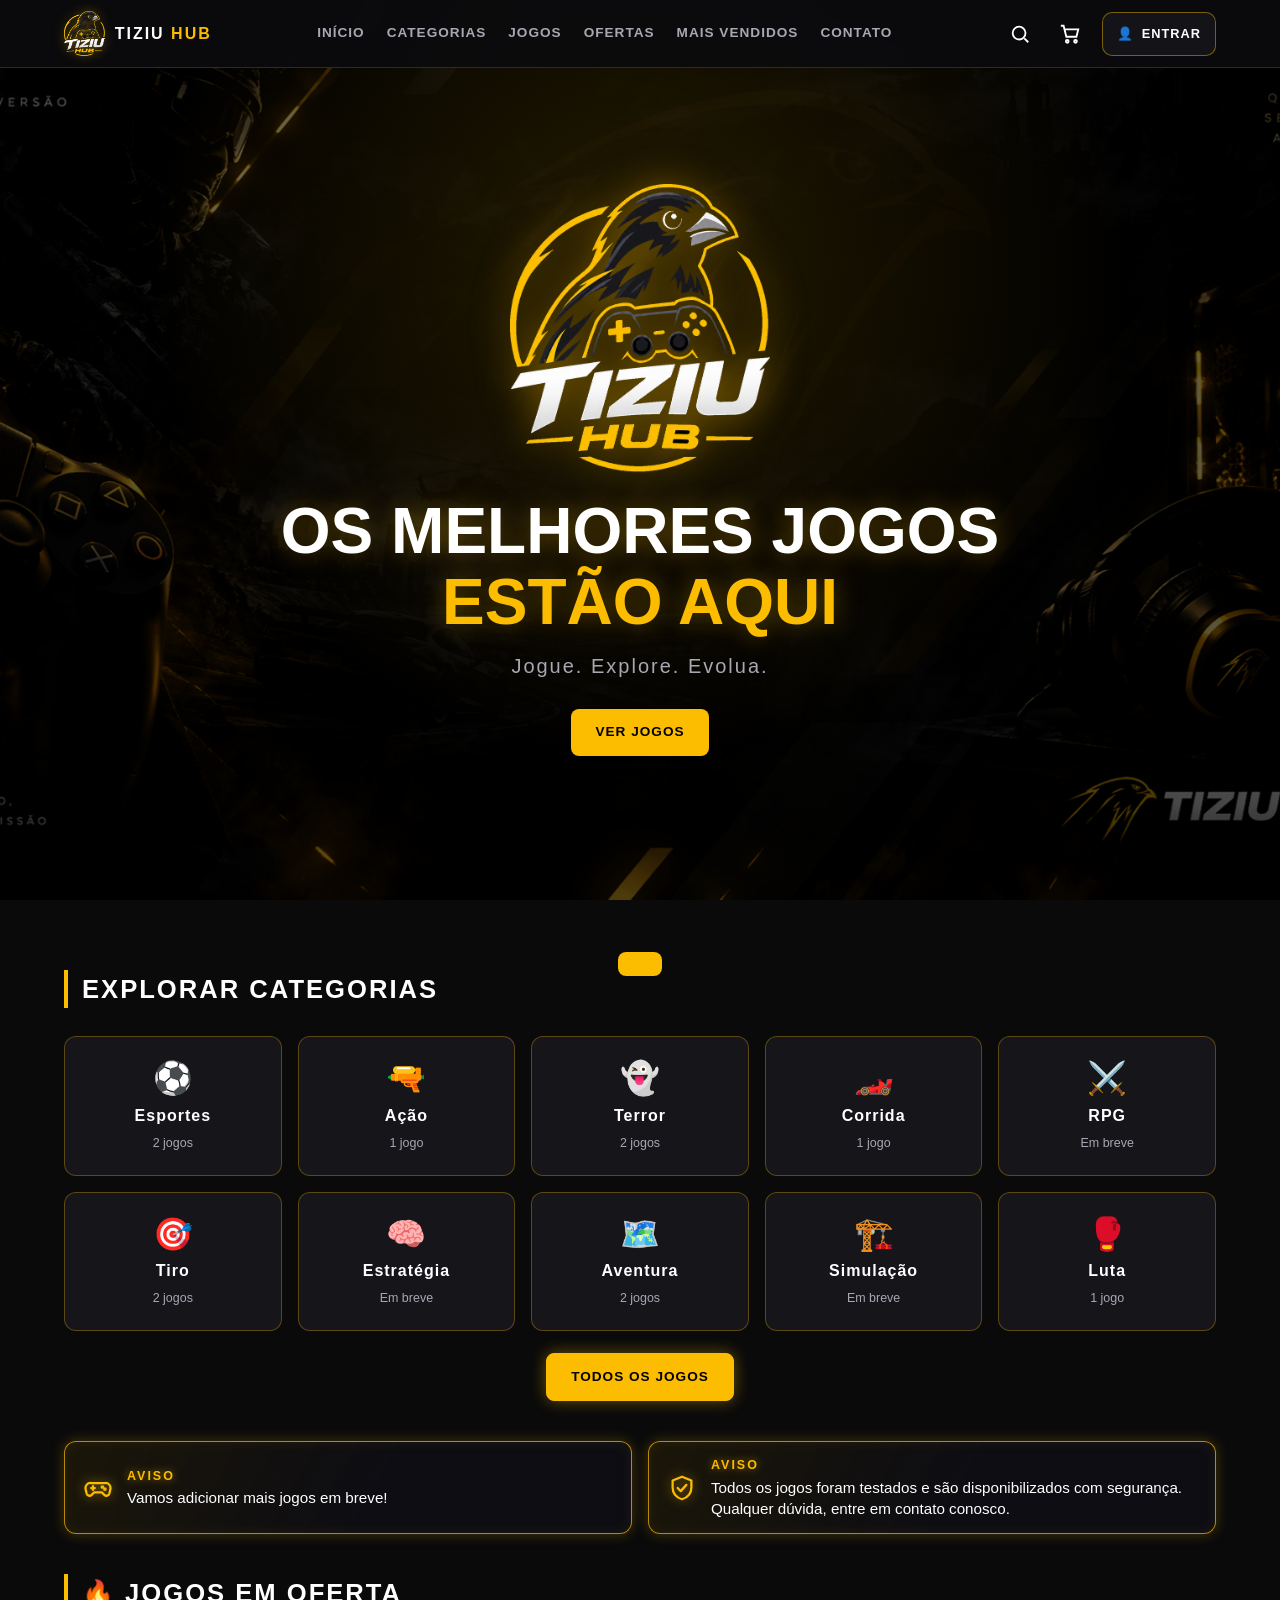
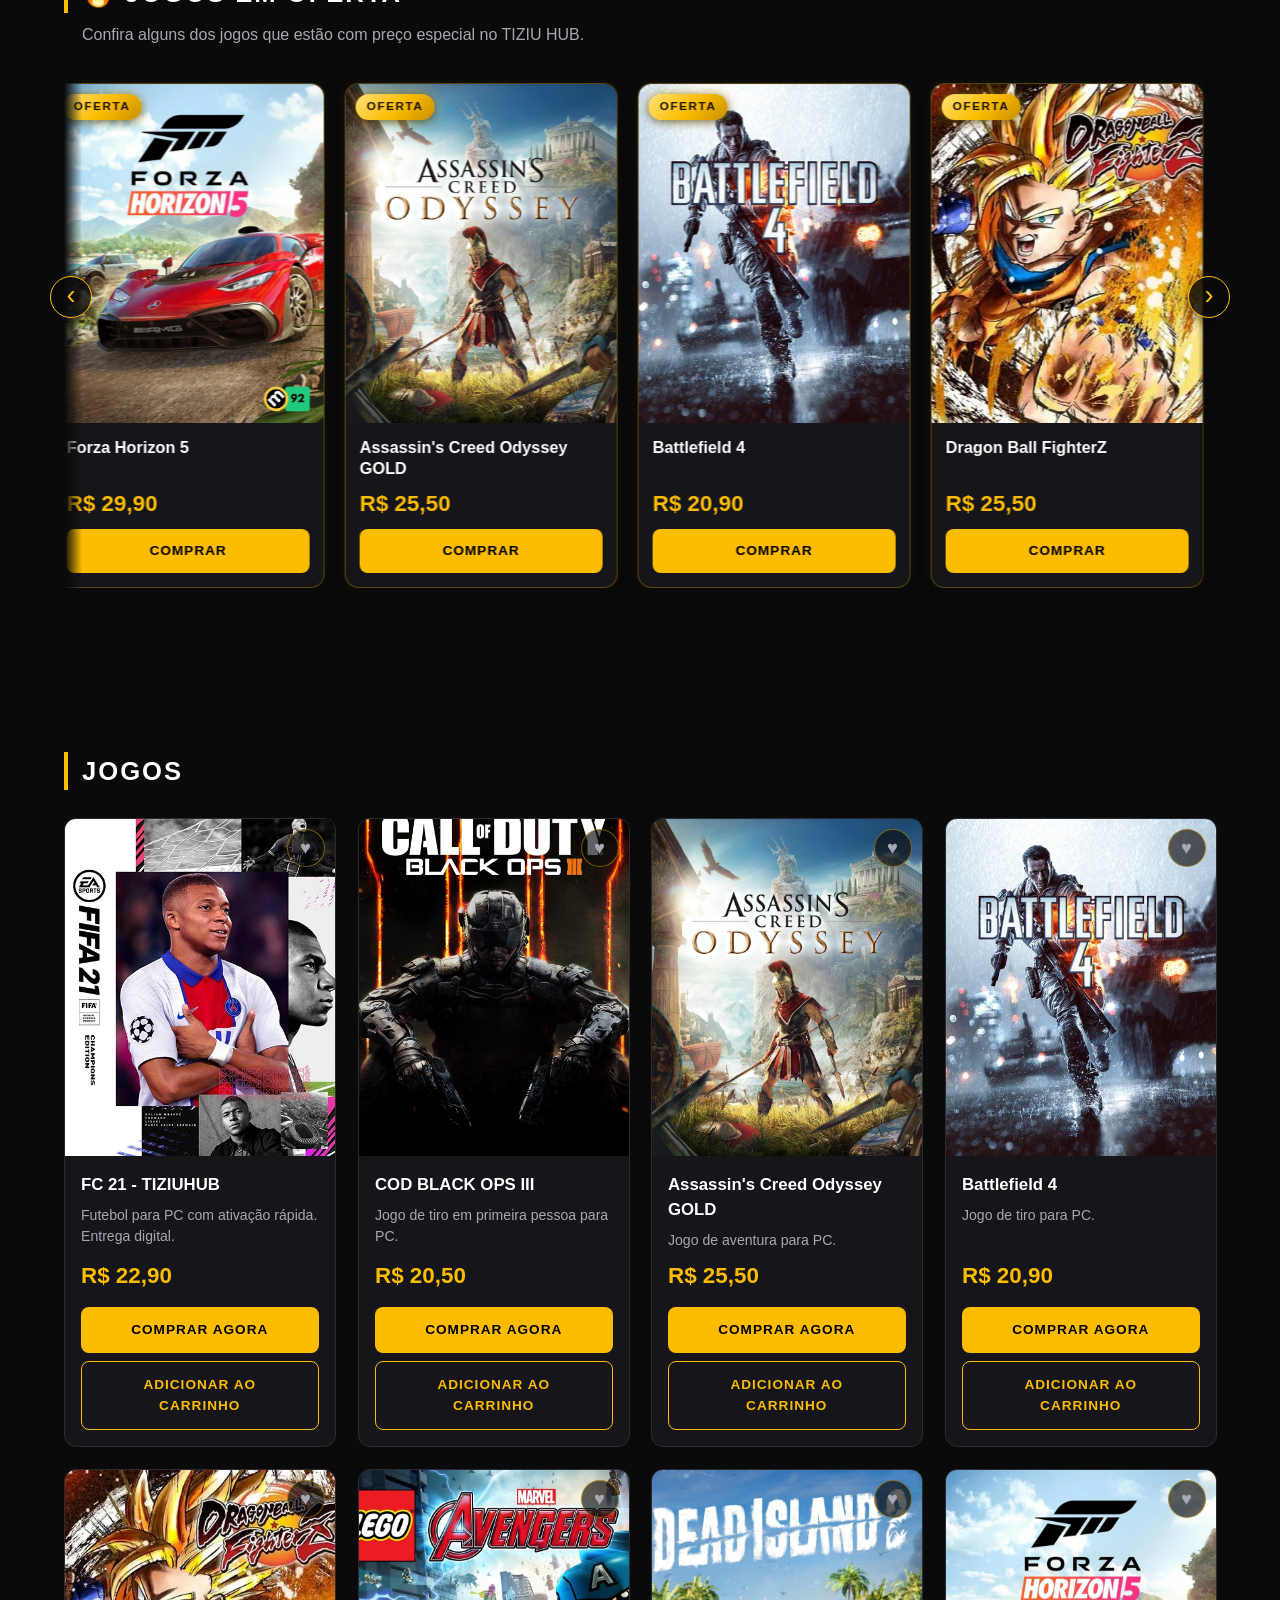
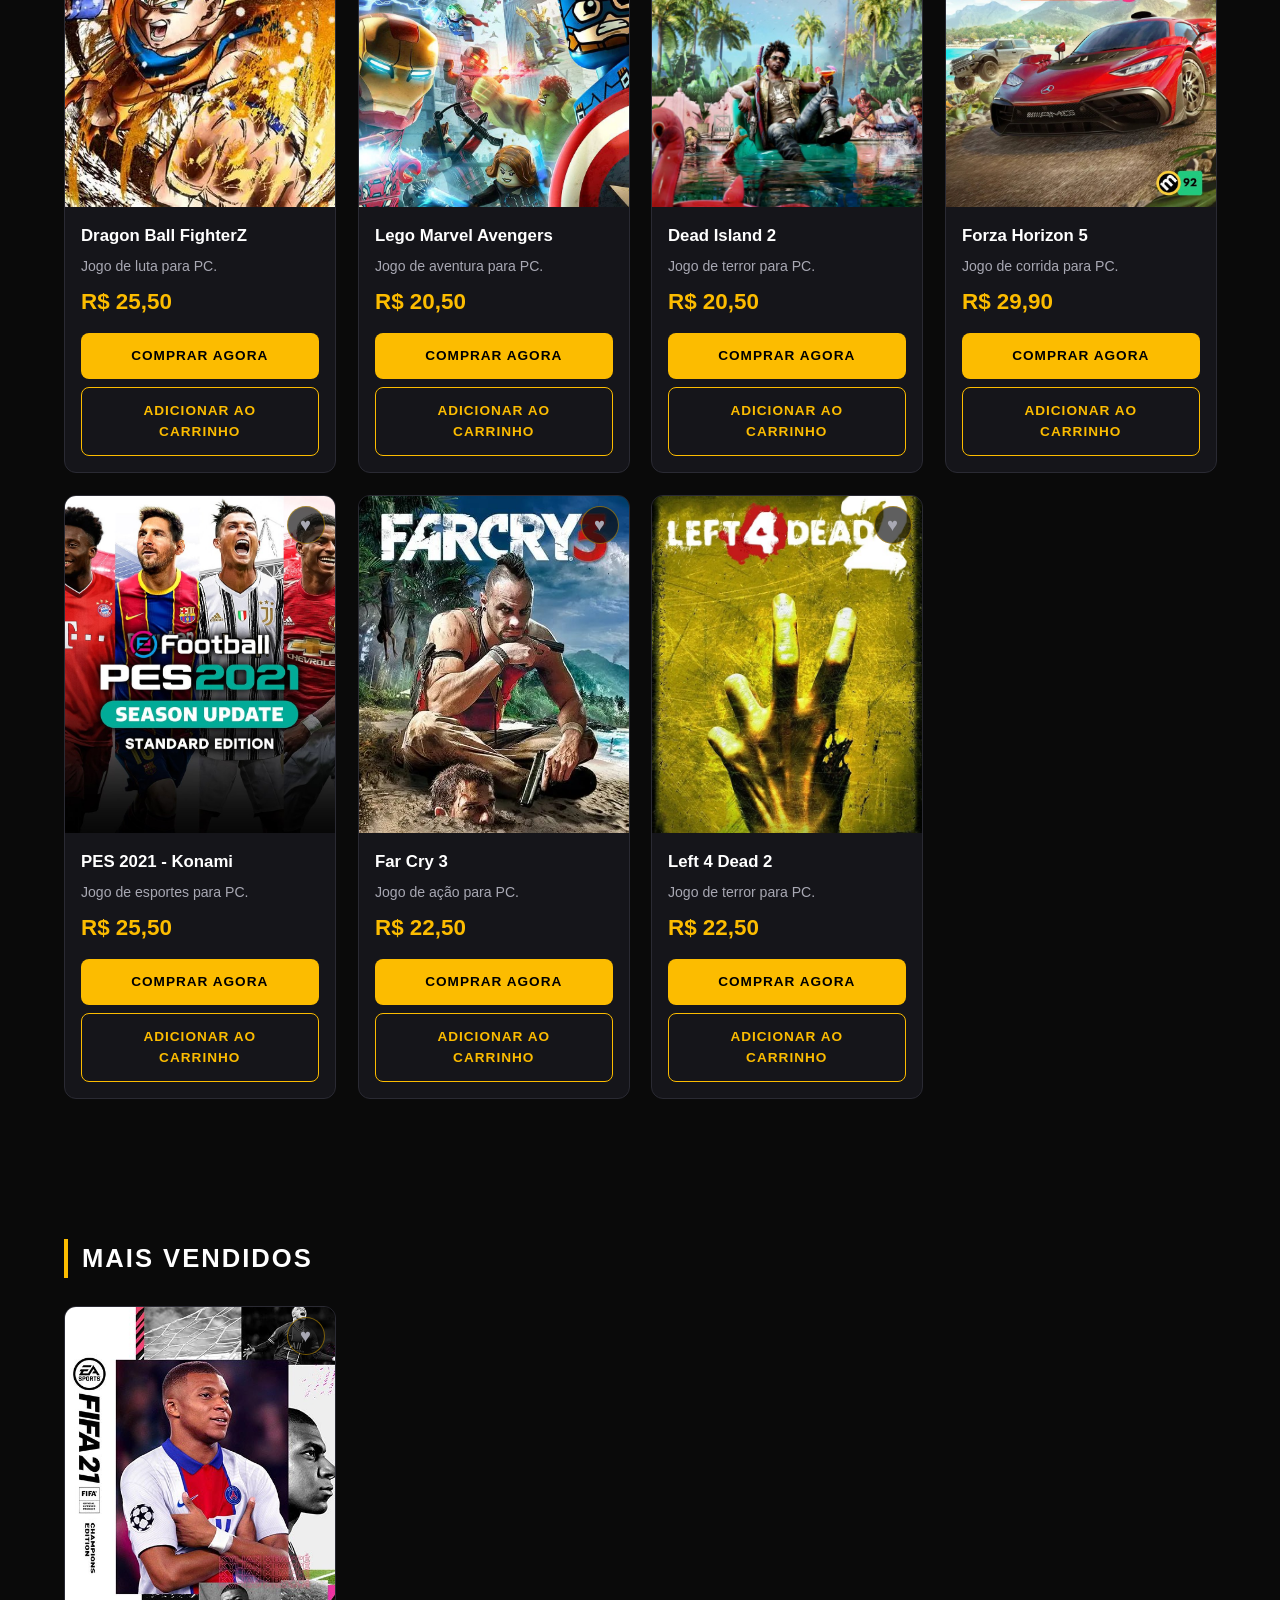
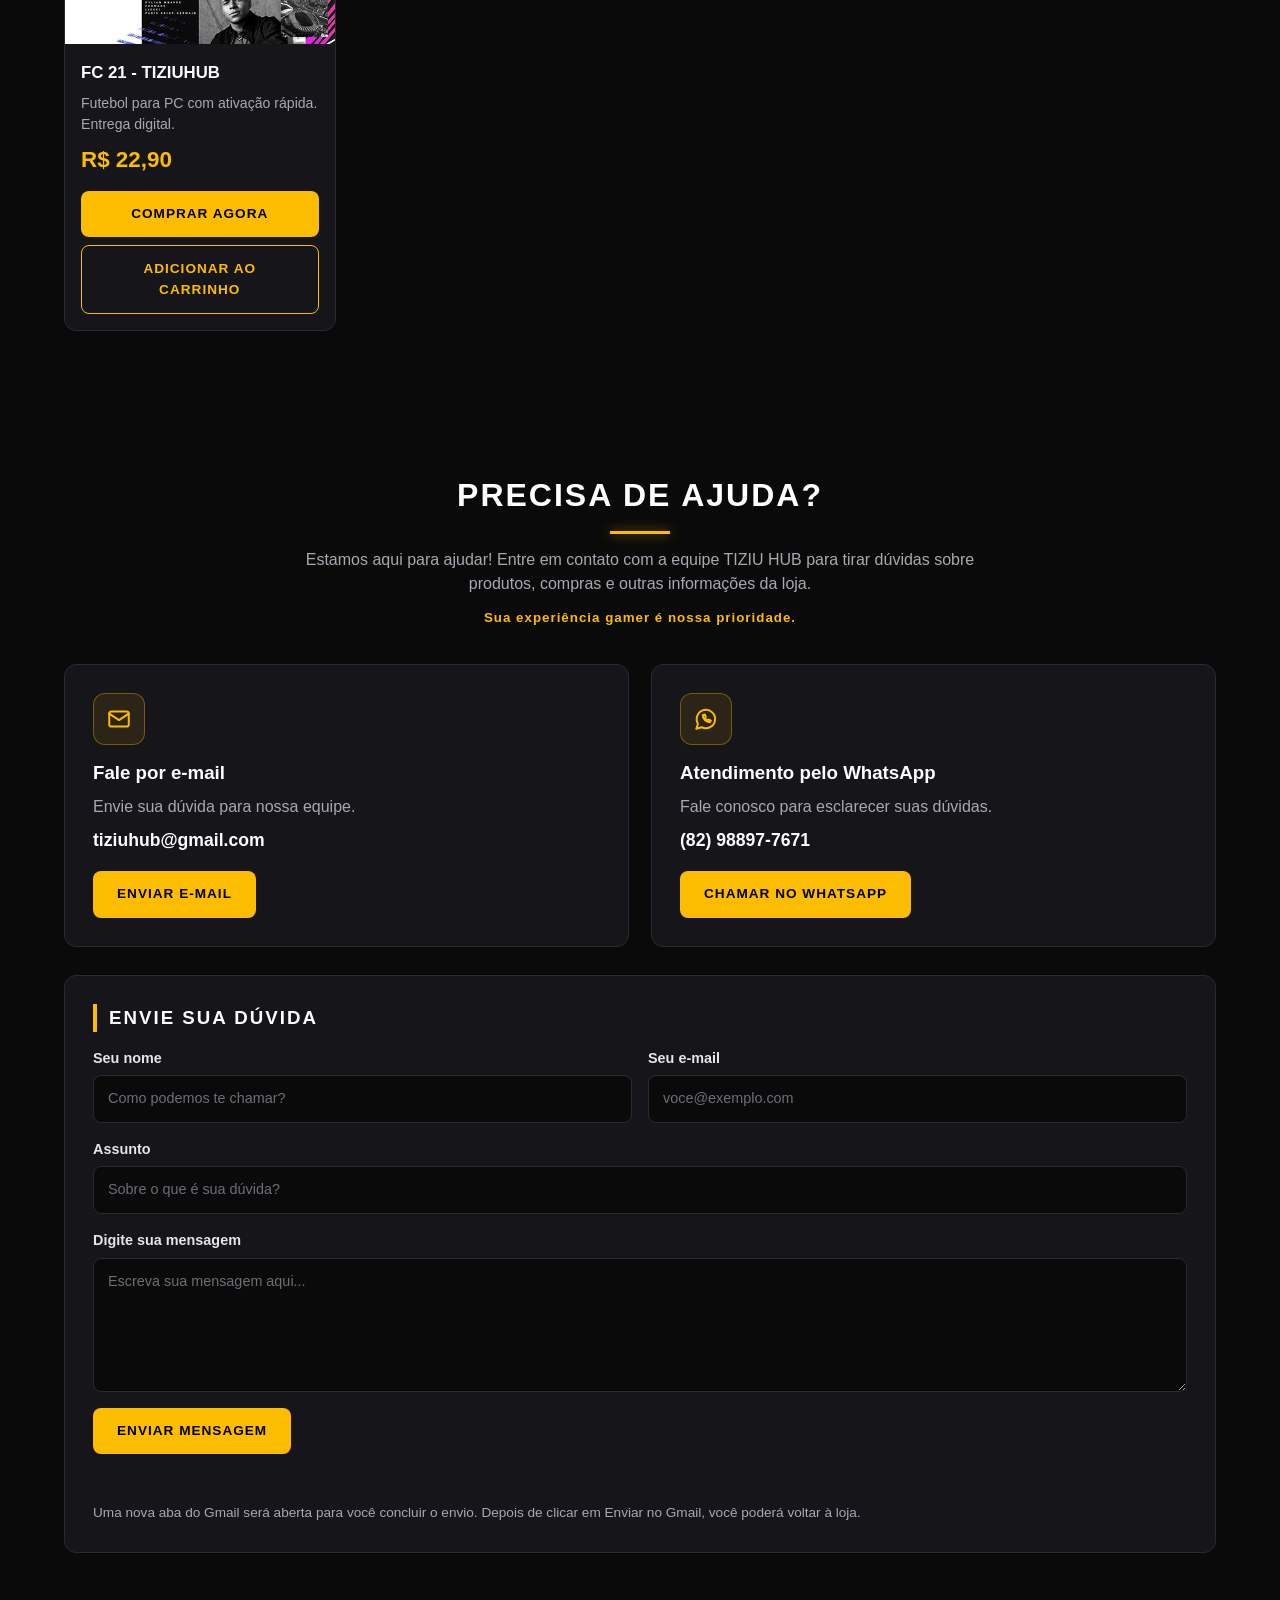
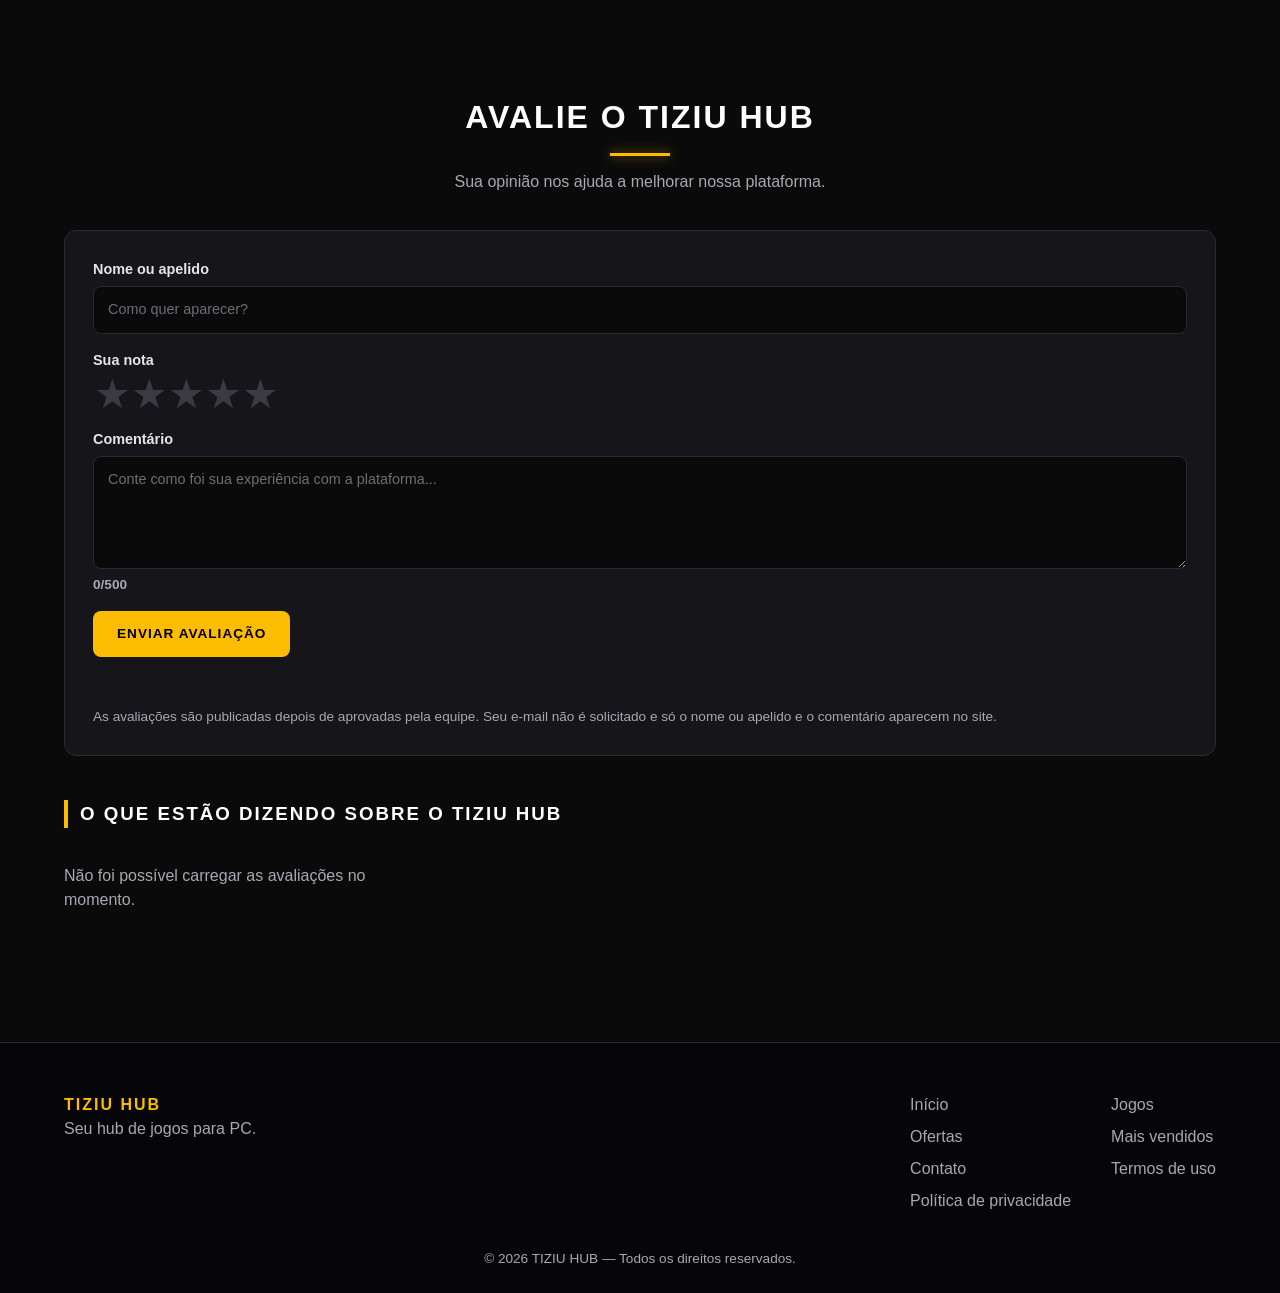
==== index.html @ 834e648f "tiziuhubbeta" ====
<!DOCTYPE html>
<html lang="pt-BR"><head><meta charset="utf-8"><meta name="viewport" content="width=device-width,initial-scale=1">
<title>TIZIU HUB — Seu hub de jogos para PC</title><link rel="icon" href="assets/favicon.png"><link rel="stylesheet" href="css/style.css"></head>
<body>
<header>
 <a class="brand" href="#inicio"><img src="assets/logo.png" alt="Logo TIZIU HUB"><b>TIZIU <span>HUB</span></b></a>
 <nav><a href="#inicio">INÍCIO</a><a href="#categorias">CATEGORIAS</a><a href="#jogos">JOGOS</a><a href="#jogos-em-oferta">OFERTAS</a><a href="#mais-vendidos">MAIS VENDIDOS</a><a href="#contato">CONTATO</a></nav>
 <div class="icons">
  <button class="ibtn" id="searchBtn" aria-label="Pesquisar"><svg viewBox="0 0 24 24"><circle cx="11" cy="11" r="7"/><path d="M21 21l-4.3-4.3"/></svg></button>
  <button class="ibtn" id="cartBtn" aria-label="Carrinho"><svg viewBox="0 0 24 24"><circle cx="9" cy="20" r="1.5"/><circle cx="18" cy="20" r="1.5"/><path d="M2 3h3l3 12h11l2-8H6"/></svg><span id="count">0</span></button>
  <div class="userwrap"><button class="ubtn" id="userBtn" aria-haspopup="true" aria-expanded="false"><span class="uico">👤</span><span class="ulabel">ENTRAR</span></button>
   <div class="umenu" id="userMenu" hidden><button data-tab="conta">Minha conta</button><button data-tab="pedidos">Meus pedidos</button><button data-tab="favoritos">Favoritos</button><button data-act="sair">Sair</button></div></div>
  <button class="ibtn" id="menuBtn" aria-label="Menu"><svg viewBox="0 0 24 24"><path d="M3 6h18M3 12h18M3 18h18"/></svg></button>
 </div>
</header>
<div id="searchBar"><input id="searchInput" type="search" placeholder="Pesquisar jogos pelo nome (ex: FC)..."><button class="btn btn-line" id="closeSearch">FECHAR</button></div>
<main>
<div class="hero" id="inicio">
 <img src="assets/logo.png" alt="">
 <h1>OS MELHORES JOGOS<br><em>ESTÃO AQUI</em></h1>
 <p>Jogue. Explore. Evolua.</p>
 <a class="btn btn-gold" href="#jogos">VER JOGOS</a>
</div>
<section class="sec" id="categorias"><h2>EXPLORAR CATEGORIAS</h2>
 <div class="cats" id="catGrid"></div>
 <div class="catall"><button class="btn btn-line active" id="catAll">TODOS OS JOGOS</button></div>
</section>
<div class="notices" aria-label="Avisos">
 <aside class="notice n-new"><span class="nico" aria-hidden="true"><svg viewBox="0 0 24 24" fill="none" stroke="currentColor" stroke-width="1.8" stroke-linecap="round" stroke-linejoin="round"><path d="M6 8h12a4 4 0 0 1 3.9 4.9l-.8 3.5a2.4 2.4 0 0 1-4 1.1L15 15.5H9l-2.1 2a2.4 2.4 0 0 1-4-1.1l-.8-3.500A4 4 0 0 1 6 8z"/><path d="M8 10.500v3M6.5 12h3"/><circle cx="15.5" cy="11.2" r=".6" fill="currentColor"/><circle cx="17.5" cy="12.8" r=".6" fill="currentColor"/></svg></span><div><b>AVISO</b><p>Vamos adicionar mais jogos em breve!</p></div></aside>
 <aside class="notice n-safe"><span class="nico" aria-hidden="true"><svg viewBox="0 0 24 24" fill="none" stroke="currentColor" stroke-width="1.8" stroke-linecap="round" stroke-linejoin="round"><path d="M12 3l7.5 3v5.5c0 4.5-3.1 8-7.5 9.5-4.4-1.5-7.5-5-7.5-9.5V6L12 3z"/><path d="M8.5 12l2.5 2.5 4.5-5"/></svg></span><div><b>AVISO</b><p>Todos os jogos foram testados e são disponibilizados com segurança. Qualquer dúvida, entre em contato conosco.</p></div></aside>
</div>
<section class="sec" id="jogos-em-oferta"><h2>🔥 JOGOS EM OFERTA</h2>
 <p class="deals-sub">Confira alguns dos jogos que estão com preço especial no TIZIU HUB.</p>
 <div class="deals" id="dealsCarousel">
  <button class="deal-arrow deal-prev" type="button" aria-label="Jogo anterior">‹</button>
  <div class="deal-viewport"><div class="deal-track"></div></div>
  <button class="deal-arrow deal-next" type="button" aria-label="Próximo jogo">›</button>
 </div>
</section>
<section class="sec" id="jogos"><h2 id="gamesTitle">JOGOS</h2><div class="grid" id="gamesGrid"></div></section>
<section class="sec" id="mais-vendidos"><h2>MAIS VENDIDOS</h2><div class="grid" id="bestGrid"></div></section>
<section class="sec" id="contato">
 <div class="chelp"><h2>PRECISA DE AJUDA?</h2>
 <p>Estamos aqui para ajudar! Entre em contato com a equipe TIZIU HUB para tirar dúvidas sobre produtos, compras e outras informações da loja.</p>
 <small>Sua experiência gamer é nossa prioridade.</small></div>
 <div class="ccards">
  <article class="ccard">
   <div class="cicon"><svg viewBox="0 0 24 24"><rect x="3" y="5" width="18" height="14" rx="2"/><path d="M3 7l9 6 9-6"/></svg></div>
   <h3>Fale por e-mail</h3><p>Envie sua dúvida para nossa equipe.</p><span class="cinfo" id="mailText">tiziuhub@gmail.com</span>
   <a class="btn btn-gold" id="mailBtn" href="https://mail.google.com/mail/?view=cm&fs=1&to=tiziuhub@gmail.com" target="_blank" rel="noopener">ENVIAR E-MAIL</a>
  </article>
  <article class="ccard">
   <div class="cicon wa"><svg viewBox="0 0 24 24"><path d="M3 21l1.6-4.6A8.5 8.5 0 1 1 8 19.6L3 21z"/><path d="M9 8.5c0 3.5 3 6.5 6.5 6.5l1-1.5-2-1-1 .8c-1-.4-2-1.4-2.4-2.4l.8-1-1-2L9 8.5z"/></svg></div>
   <h3>Atendimento pelo WhatsApp</h3><p>Fale conosco para esclarecer suas dúvidas.</p><span class="cinfo">(82) 98897-7671</span>
   <a class="btn btn-gold" href="https://wa.me/5582988977671" target="_blank" rel="noopener">CHAMAR NO WHATSAPP</a>
  </article>
 </div>
 <form id="contactForm" class="cform" novalidate>
  <h3>ENVIE SUA DÚVIDA</h3>
  <div class="frow">
   <label>Seu nome<input name="nome" type="text" required minlength="2" autocomplete="name" placeholder="Como podemos te chamar?"></label>
   <label>Seu e-mail<input name="email" type="email" required autocomplete="email" placeholder="voce@exemplo.com"></label>
  </div>
  <label>Assunto<input name="assunto" type="text" required minlength="3" placeholder="Sobre o que é sua dúvida?"></label>
  <label>Digite sua mensagem<textarea name="mensagem" rows="5" required minlength="10" placeholder="Escreva sua mensagem aqui..."></textarea></label>
  <button class="btn btn-gold" type="submit">ENVIAR MENSAGEM</button>
  <p id="formMsg" role="status"></p>
  <p class="fnote">Uma nova aba do Gmail será aberta para você concluir o envio. Depois de clicar em Enviar no Gmail, você poderá voltar à loja.</p>
 </form>
</section>
<section class="sec" id="avaliacoes">
 <div class="chelp"><h2>AVALIE O TIZIU HUB</h2><p>Sua opinião nos ajuda a melhorar nossa plataforma.</p></div>
 <form id="reviewForm" class="cform" novalidate>
  <label>Nome ou apelido<input name="rname" type="text" required minlength="2" maxlength="40" autocomplete="nickname" placeholder="Como quer aparecer?"></label>
  <div class="rlabel">Sua nota
   <div class="rstarsin" role="radiogroup" aria-label="Nota de 1 a 5 estrelas">
    <input type="radio" name="rating" id="st5" value="5"><label for="st5" title="5 estrelas">★</label>
    <input type="radio" name="rating" id="st4" value="4"><label for="st4" title="4 estrelas">★</label>
    <input type="radio" name="rating" id="st3" value="3"><label for="st3" title="3 estrelas">★</label>
    <input type="radio" name="rating" id="st2" value="2"><label for="st2" title="2 estrelas">★</label>
    <input type="radio" name="rating" id="st1" value="1"><label for="st1" title="1 estrela">★</label>
   </div></div>
  <label>Comentário<textarea id="rcomment" name="rcomment" rows="4" required minlength="10" maxlength="500" placeholder="Conte como foi sua experiência com a plataforma..."></textarea><small id="rcount" class="fnote">0/500</small></label>
  <input type="text" name="website" tabindex="-1" autocomplete="off" aria-hidden="true" class="hp">
  <button class="btn btn-gold" type="submit">ENVIAR AVALIAÇÃO</button>
  <p id="reviewMsg" role="status"></p>
  <p class="fnote">As avaliações são publicadas depois de aprovadas pela equipe. Seu e-mail não é solicitado e só o nome ou apelido e o comentário aparecem no site.</p>
 </form>
 <h3 class="rhead">O QUE ESTÃO DIZENDO SOBRE O TIZIU HUB</h3>
 <p id="reviewSummary" class="rsum"></p>
 <div id="reviewList" class="rlist"></div>
</section>
</main>
<footer>
 <div class="fgrid">
  <div><h4>TIZIU HUB</h4><p>Seu hub de jogos para PC.</p></div>
  <div class="flinks"><a href="#inicio">Início</a><a href="#jogos">Jogos</a><a href="#jogos-em-oferta">Ofertas</a><a href="#mais-vendidos">Mais vendidos</a><a href="#contato">Contato</a><a href="#">Termos de uso</a><a href="#">Política de privacidade</a></div>
 </div>
 <p class="copy">© 2026 TIZIU HUB — Todos os direitos reservados.</p>
</footer>
<div id="overlay"></div>
<aside id="cart"><div class="chead"><span>CARRINHO</span><button id="closeCart" class="ibtn" aria-label="Fechar">✕</button></div>
 <div id="cartItems"></div>
 <div class="cfoot"><div class="row"><span>Subtotal</span><span id="subtotal"></span></div><div class="row t"><span>Total</span><b id="total"></b></div><small id="cartNote" class="fnote"></small><div id="checkoutLinks"></div></div>
</aside>
<div id="mback" hidden></div>
<div class="modal" id="authModal" role="dialog" aria-modal="true" hidden>
 <button class="mclose" data-close aria-label="Fechar">✕</button>
 <img class="mlogo" src="assets/logo.png" alt="">
 <section id="vLogin">
  <h2>ENTRAR NO TIZIU HUB</h2>
  <form id="loginForm" novalidate>
   <label>E-mail<input name="email" type="email" autocomplete="email" required placeholder="voce@exemplo.com"></label>
   <label>Senha<input name="password" type="password" autocomplete="current-password" required placeholder="Sua senha"></label>
   <p class="amsg" id="loginMsg" role="alert"></p>
   <button class="btn btn-gold" type="submit">ENTRAR</button>
  </form>
  <p class="alink"><a href="#" data-go="vForgot">Esqueceu sua senha?</a></p>
  <p class="alink">Ainda não tem uma conta? <a href="#" data-go="vRegister">Criar conta</a></p>
 </section>
 <section id="vRegister" hidden>
  <h2>CRIAR SUA CONTA</h2>
  <form id="registerForm" novalidate>
   <label>Nome de usuário<input name="username" type="text" autocomplete="username" required maxlength="30" placeholder="Seu apelido"></label>
   <label>E-mail<input name="email" type="email" autocomplete="email" required placeholder="voce@exemplo.com"></label>
   <label>Senha<input name="password" type="password" autocomplete="new-password" required minlength="8" placeholder="Mínimo de 8 caracteres"></label>
   <label>Confirmar senha<input name="confirm" type="password" autocomplete="new-password" required placeholder="Repita a senha"></label>
   <p class="amsg" id="registerMsg" role="alert"></p>
   <button class="btn btn-gold" type="submit">CRIAR CONTA</button>
  </form>
  <p class="alink">Já tem uma conta? <a href="#" data-go="vLogin">Entrar</a></p>
 </section>
 <section id="vForgot" hidden>
  <h2>RECUPERAR SENHA</h2>
  <p class="ainfo">A recuperação automática de senha ainda não está disponível. Para recuperar o acesso, fale com a nossa equipe pelo WhatsApp ou por e-mail, na seção de contato.</p>
  <a class="btn btn-gold" href="#contato" data-close>IR PARA CONTATO</a>
  <p class="alink"><a href="#" data-go="vLogin">Voltar para o login</a></p>
 </section>
</div>
<div class="modal wide" id="accModal" role="dialog" aria-modal="true" hidden>
 <button class="mclose" data-close aria-label="Fechar">✕</button>
 <h2>MINHA CONTA</h2>
 <div class="tabs" role="tablist"><button data-tab="conta">Resumo</button><button data-tab="pedidos">Meus pedidos</button><button data-tab="jogos">Meus jogos</button><button data-tab="favoritos">Favoritos</button><button data-tab="avaliacoes">Avaliações</button></div>
 <div id="accBody"></div>
 <button class="btn btn-line" id="logoutBtn">SAIR DA CONTA</button>
</div>
<div id="toast"></div>
<script src="js/products.js"></script><script src="js/app.js"></script><script src="js/contact.js"></script><script src="js/reviews.js"></script><script src="js/account.js"></script><script src="js/ofertas.js"></script>
</body></html>
---- css/style.css ----
:root{--bg:#0a0a0a;--card:#15151a;--line:#2a2a33;--gold:#fcbc00;--text:#fff;--mut:#a8a8b3}
*{box-sizing:border-box;margin:0;padding:0}html{scroll-behavior:smooth;scroll-padding-top:80px}
html{background:var(--bg)}
body{background:transparent;color:var(--text);font-family:Segoe UI,Roboto,Arial,sans-serif;line-height:1.5}
a{color:inherit;text-decoration:none}button{font:inherit;cursor:pointer;border:0;color:inherit;background:none}
header{position:fixed;top:0;left:0;right:0;z-index:50;height:68px;display:flex;align-items:center;justify-content:space-between;padding:0 5%;background:rgba(11,11,14,.92);backdrop-filter:blur(8px);border-bottom:1px solid var(--line)}
.brand{display:flex;align-items:center;gap:10px;font-weight:800;letter-spacing:2px}.brand img{height:46px;width:auto;filter:drop-shadow(0 0 6px rgba(252,188,0,.5))}.brand span{color:var(--gold)}
nav{display:flex;gap:28px}nav a{font-size:.85rem;font-weight:600;letter-spacing:1px;color:var(--mut);transition:.2s}nav a:hover{color:var(--gold)}
.icons{display:flex;gap:6px}.ibtn{width:44px;height:44px;border-radius:10px;display:grid;place-items:center;position:relative;transition:.2s}.ibtn:hover{background:var(--card);color:var(--gold)}
.ibtn svg{width:22px;height:22px;stroke:currentColor;fill:none;stroke-width:2}
#count{position:absolute;top:2px;right:0;background:var(--gold);color:#000;font-size:.7rem;font-weight:800;min-width:18px;height:18px;border-radius:9px;display:grid;place-items:center}
#menuBtn{display:none}
#searchBar{position:fixed;top:68px;left:0;right:0;z-index:49;background:var(--card);border-bottom:1px solid var(--gold);padding:12px 5%;display:none;gap:10px}
#searchBar.open{display:flex}#searchInput{flex:1;padding:12px 14px;background:var(--bg);border:1px solid var(--line);border-radius:8px;color:#fff;font-size:1rem;outline:none}#searchInput:focus{border-color:var(--gold)}
.hero{min-height:100vh;display:flex;flex-direction:column;justify-content:center;align-items:center;text-align:center;padding:100px 5% 60px;background:radial-gradient(circle at 50% 30%,rgba(252,188,0,.14),transparent 55%)}
.hero img{width:min(260px,60vw);height:auto;margin-bottom:18px;filter:drop-shadow(0 0 18px rgba(252,188,0,.5))}
.hero h1{font-size:clamp(2rem,6vw,4rem);font-weight:900;line-height:1.1;text-shadow:0 0 24px rgba(252,188,0,.35)}.hero h1 em{color:var(--gold);font-style:normal}
.hero p{color:var(--mut);font-size:1.25rem;margin:14px 0 28px;letter-spacing:2px}
.btn{display:inline-block;padding:13px 24px;border-radius:8px;font-weight:800;font-size:.85rem;letter-spacing:1px;transition:.2s;text-align:center}
.btn-gold{background:var(--gold);color:#000}.btn-gold:hover{box-shadow:0 0 18px rgba(252,188,0,.6);transform:translateY(-2px)}
.btn-line{border:1px solid var(--gold);color:var(--gold)}.btn-line:hover{background:rgba(252,188,0,.12)}
section.sec{padding:70px 5%;max-width:1300px;margin:0 auto}
.sec h2{font-size:1.6rem;letter-spacing:2px;margin-bottom:28px;padding-left:14px;border-left:4px solid var(--gold)}
.grid{display:grid;grid-template-columns:repeat(auto-fill,minmax(250px,1fr));gap:22px}
.card{background:var(--card);border:1px solid var(--line);border-radius:12px;overflow:hidden;display:flex;flex-direction:column;transition:.25s;position:relative}
.card:hover{transform:translateY(-6px);border-color:var(--gold);box-shadow:0 8px 26px rgba(252,188,0,.18)}
.card img{width:100%;aspect-ratio:4/5;object-fit:cover;background:#000}
.badge{position:absolute;top:10px;left:10px;background:var(--gold);color:#000;font-weight:800;font-size:.8rem;padding:3px 9px;border-radius:6px}
.cbody{padding:16px;display:flex;flex-direction:column;gap:8px;flex:1}.cbody h3{font-size:1.05rem}.cbody p{color:var(--mut);font-size:.88rem;flex:1}
.old{color:var(--mut);text-decoration:line-through;font-size:.9rem;margin-right:8px}.price{font-size:1.4rem;font-weight:800;color:var(--gold)}
.cbtns{display:flex;flex-direction:column;gap:8px;margin-top:6px}.btn.off{opacity:.4;pointer-events:none}
.empty{color:var(--mut);padding:20px 0}
footer{background:rgba(7,7,9,.82);border-top:1px solid var(--line);padding:50px 5% 24px;margin-top:40px}
.fgrid{max-width:1300px;margin:auto;display:flex;flex-wrap:wrap;gap:40px;justify-content:space-between}
.fgrid h4{color:var(--gold);letter-spacing:2px}.fgrid p{color:var(--mut)}.flinks{display:grid;grid-template-columns:repeat(2,auto);gap:8px 40px}.flinks a{color:var(--mut)}.flinks a:hover{color:var(--gold)}
.copy{text-align:center;color:var(--mut);font-size:.85rem;margin-top:36px}
#overlay{position:fixed;inset:0;background:rgba(0,0,0,.6);z-index:60;opacity:0;pointer-events:none;transition:.25s}#overlay.open{opacity:1;pointer-events:auto}
#cart{position:fixed;top:0;right:0;bottom:0;width:min(400px,100%);background:var(--card);z-index:61;transform:translateX(100%);transition:.3s;display:flex;flex-direction:column;border-left:1px solid var(--gold)}#cart.open{transform:none}
.chead{display:flex;justify-content:space-between;align-items:center;padding:18px;border-bottom:1px solid var(--line);font-weight:800;letter-spacing:2px}
#cartItems{flex:1;overflow:auto;padding:14px}
.item{display:flex;gap:12px;padding:12px 0;border-bottom:1px solid var(--line)}.item img{width:64px;height:80px;object-fit:cover;border-radius:6px}
.item div{flex:1}.item small{color:var(--gold);font-weight:700}
.qty{display:flex;align-items:center;gap:8px;margin-top:6px}.qty button{width:28px;height:28px;border:1px solid var(--line);border-radius:6px}.qty button:hover{border-color:var(--gold);color:var(--gold)}
.qty .rm{color:#e55;font-size:.8rem;margin-left:auto;border:0;width:auto}
.cfoot{padding:18px;border-top:1px solid var(--line);display:flex;flex-direction:column;gap:8px}.row{display:flex;justify-content:space-between;color:var(--mut)}.row.t{color:#fff;font-size:1.2rem;font-weight:800}.row.t b{color:var(--gold)}
#checkoutLinks{display:flex;flex-direction:column;gap:8px}
#toast{position:fixed;bottom:24px;left:50%;transform:translate(-50%,100px);background:var(--gold);color:#000;padding:12px 22px;border-radius:8px;font-weight:700;z-index:70;transition:.3s}#toast.show{transform:translate(-50%,0)}
@media(max-width:800px){
nav{position:fixed;top:68px;left:0;right:0;background:var(--card);flex-direction:column;gap:0;display:none;border-bottom:1px solid var(--gold)}nav.open{display:flex}nav a{padding:16px 5%;border-top:1px solid var(--line)}
#menuBtn{display:grid}.grid{grid-template-columns:repeat(auto-fill,minmax(160px,1fr));gap:14px}.cbody{padding:12px}.btn{padding:14px 10px}.brand b{font-size:.95rem}}
/* ===== CONTATO ===== */
.chelp{text-align:center;max-width:680px;margin:0 auto 36px}.chelp h2{border:0;padding:0;font-size:2rem;margin-bottom:14px}.chelp h2::after{content:"";display:block;width:60px;height:3px;background:var(--gold);margin:12px auto 0;box-shadow:0 0 12px rgba(252,188,0,.6)}
.chelp p{color:var(--mut)}.chelp small{display:block;margin-top:12px;color:var(--gold);font-weight:600;letter-spacing:1px}
.ccards{display:grid;grid-template-columns:1fr 1fr;gap:22px;margin-bottom:28px}
.ccard{background:var(--card);border:1px solid var(--line);border-radius:12px;padding:28px;display:flex;flex-direction:column;align-items:flex-start;gap:8px;transition:.25s}
.ccard:hover{transform:translateY(-4px);border-color:var(--gold);box-shadow:0 8px 26px rgba(252,188,0,.15)}
.cicon{width:52px;height:52px;border-radius:12px;display:grid;place-items:center;background:rgba(252,188,0,.1);border:1px solid rgba(252,188,0,.35);color:var(--gold);margin-bottom:6px}.cicon svg{width:26px;height:26px;stroke:currentColor;fill:none;stroke-width:1.8;stroke-linecap:round;stroke-linejoin:round}
.ccard p{color:var(--mut)}.cinfo{font-weight:700;font-size:1.1rem;margin-bottom:10px}.ccard .btn{margin-top:auto}.cnote{color:#ffb4a8;font-size:.82rem;min-height:1em}
.cform{background:var(--card);border:1px solid var(--line);border-radius:12px;padding:28px;display:flex;flex-direction:column;gap:16px}
.cform h3{letter-spacing:2px;border-left:4px solid var(--gold);padding-left:12px}
.frow{display:grid;grid-template-columns:1fr 1fr;gap:16px}
.cform label{display:flex;flex-direction:column;gap:6px;font-size:.9rem;font-weight:600;color:#e6e6ea}
.cform input,.cform textarea{background:var(--bg);border:1px solid var(--line);border-radius:8px;padding:12px 14px;color:#fff;font:inherit;font-weight:400;outline:none;transition:.2s;resize:vertical}
.cform input::placeholder,.cform textarea::placeholder{color:#6d6d78}.cform input:focus,.cform textarea:focus{border-color:var(--gold);box-shadow:0 0 0 3px rgba(252,188,0,.15)}
.cform .btn{align-self:flex-start}#formMsg{min-height:1.2em;font-size:.9rem}#formMsg.warn{color:var(--gold)}#formMsg.ok{color:#6fdc8c}
@media(max-width:800px){.ccards,.frow{grid-template-columns:1fr}.cform .btn,.ccard .btn{width:100%}.ccard,.cform{padding:20px}}
#formMsg.info{color:#e6e6ea;background:rgba(252,188,0,.08);border:1px solid rgba(252,188,0,.35);border-radius:8px;padding:12px 14px}#formMsg a{color:var(--gold);font-weight:700;text-decoration:underline}
.fnote{color:var(--mut);font-size:.85rem}
/* ===== CATEGORIAS ===== */
nav{gap:22px}
.cats{display:grid;grid-template-columns:repeat(5,1fr);gap:16px}
.cat{background:var(--card);border:1px solid rgba(252,188,0,.3);border-radius:12px;padding:22px 12px;display:flex;flex-direction:column;align-items:center;gap:6px;transition:.25s;color:#fff}
.cat:hover{transform:translateY(-4px);border-color:var(--gold);box-shadow:0 6px 20px rgba(252,188,0,.15)}
.cat .cico{font-size:2rem;line-height:1.2}.cat b{letter-spacing:1px}.cat small{color:var(--mut);font-size:.78rem}
.cat.active{border-color:var(--gold);background:linear-gradient(180deg,rgba(252,188,0,.16),var(--card));box-shadow:0 0 20px rgba(252,188,0,.35)}
.cat.active small{color:var(--gold)}
.catall{text-align:center;margin-top:22px}.catall .btn.active{background:var(--gold);color:#000;box-shadow:0 0 16px rgba(252,188,0,.4)}
@media(max-width:1000px){.cats{grid-template-columns:repeat(3,1fr)}}
@media(max-width:800px){nav{gap:0}.cats{grid-template-columns:repeat(2,1fr);gap:12px}.cat{padding:18px 8px}}
/* ===== AVALIAÇÕES ===== */
.rlabel{display:flex;flex-direction:column;gap:6px;font-size:.9rem;font-weight:600;color:#e6e6ea}
.rstarsin{display:inline-flex;flex-direction:row-reverse;justify-content:flex-end;align-self:flex-start}
.rstarsin input{position:absolute;opacity:0;pointer-events:none}
.rstarsin label{font-size:2.2rem;line-height:1;color:#3a3a44;cursor:pointer;padding:0 3px;transition:.15s}
.rstarsin label:hover,.rstarsin label:hover~label,.rstarsin input:checked~label{color:var(--gold);text-shadow:0 0 10px rgba(252,188,0,.5)}
.rstarsin input:focus-visible+label{outline:2px solid var(--gold);border-radius:4px}
.hp{position:absolute!important;left:-9999px;width:1px;height:1px;opacity:0}
#reviewMsg{min-height:1.2em;font-size:.9rem}#reviewMsg.ok{color:#6fdc8c}#reviewMsg.err{color:#ff9d8f}
.rhead{margin:44px 0 8px;letter-spacing:2px;border-left:4px solid var(--gold);padding-left:12px}
.rsum{color:var(--gold);font-weight:800;font-size:1.2rem;margin-bottom:16px}
.rlist{display:grid;grid-template-columns:repeat(auto-fill,minmax(280px,1fr));gap:16px}
.rcard{background:var(--card);border:1px solid var(--line);border-radius:12px;padding:18px;transition:.25s}.rcard:hover{border-color:var(--gold)}
.rtop{display:flex;flex-wrap:wrap;align-items:center;gap:6px 12px;margin-bottom:8px}.rstars{color:var(--gold);letter-spacing:2px}.rtop small{color:var(--mut);margin-left:auto}
.rcard p{color:#dcdce2;white-space:pre-wrap;overflow-wrap:anywhere}

/* ===== FUNDO GLOBAL ===== */
/* Camada fixa atrás de todo o conteúdo: imagem + película escura. Não repete e acompanha a rolagem (funciona também no celular). */
body::before,body::after{content:"";position:fixed;inset:0;pointer-events:none}
body::before{z-index:-2;background:url("../assets/bg.png") center/cover no-repeat}
body::after{z-index:-1;background:linear-gradient(rgba(0,0,0,.58),rgba(0,0,0,.68))}
@media(max-width:800px){body::before{background-position:30% center}}
/* ===== HOVER DOS CARDS DE JOGOS ===== */
.card{will-change:transform;transition:transform .3s ease,box-shadow .3s ease,border-color .3s ease}
.badge{z-index:2}
/* feixe de luz: cobre só a área da capa (proporção 4/5) e fica invisível fora do hover */
.card::after{content:"";position:absolute;top:0;left:0;width:100%;aspect-ratio:4/5;pointer-events:none;z-index:1;
 background:linear-gradient(105deg,transparent 45%,rgba(255,244,200,.38) 50%,transparent 55%);background-size:250% 100%;background-repeat:no-repeat;background-position:0 0;opacity:0}
@media(hover:hover){
 .card:hover{transform:translateY(-6px) scale(1.01);border-color:var(--gold);box-shadow:0 14px 30px rgba(0,0,0,.55),0 0 0 1px rgba(252,188,0,.35),0 0 22px rgba(252,188,0,.18)}
 .card:hover::after{opacity:1;animation:cardShine .7s ease-out 1}
}
@keyframes cardShine{from{background-position:100% 0}to{background-position:0 0}}
@media(prefers-reduced-motion:reduce){.card::after{display:none}.card:hover{transform:none}}
/* ===== AVISOS NEON ===== */
.notices{display:grid;grid-template-columns:1fr 1fr;gap:16px;max-width:1300px;margin:-30px auto -30px;padding:0 5%}
.notice{--neon:252,188,0;display:flex;align-items:center;gap:14px;padding:14px 18px;border-radius:12px;background:rgba(14,14,20,.92);border:1px solid rgba(var(--neon),.7);
 box-shadow:0 0 14px rgba(var(--neon),.25),inset 0 0 14px rgba(var(--neon),.07);animation:neonPulse 3.2s ease-in-out infinite}
.n-new{background:linear-gradient(120deg,rgba(252,188,0,.07),rgba(14,14,20,.92) 55%)}
.n-safe{background:linear-gradient(120deg,rgba(252,188,0,.07),rgba(14,14,20,.92) 55%);animation-delay:-1.6s}
.nico{width:30px;height:30px;flex:none;color:var(--gold);filter:drop-shadow(0 0 6px rgba(var(--neon),.55))}.nico svg{width:100%;height:100%;display:block}
.notice b{display:block;color:rgb(var(--neon));letter-spacing:2px;font-size:.78rem;text-shadow:0 0 8px rgba(var(--neon),.6)}
.notice p{color:#fff;font-size:.95rem;line-height:1.4;margin-top:2px}
@keyframes neonPulse{0%,100%{box-shadow:0 0 10px rgba(var(--neon),.18),inset 0 0 12px rgba(var(--neon),.05)}50%{box-shadow:0 0 20px rgba(var(--neon),.42),inset 0 0 16px rgba(var(--neon),.1)}}
@media(max-width:800px){.notices{grid-template-columns:1fr;gap:12px;margin:-40px auto -40px}}
@media(prefers-reduced-motion:reduce){.notice{animation:none}}
/* ===== LOGIN / CONTA ===== */
[hidden]{display:none!important}
.userwrap{position:relative;display:flex;align-items:center}
.ubtn{height:44px;padding:0 14px;border-radius:10px;border:1px solid rgba(252,188,0,.45);background:rgba(21,21,26,.9);color:#fff;font-weight:700;font-size:.8rem;letter-spacing:1px;display:flex;align-items:center;gap:8px;transition:.2s;margin-left:4px}
.ubtn:hover,.ubtn.on{border-color:var(--gold);box-shadow:0 0 14px rgba(252,188,0,.35)}
.ubtn .ulabel{max-width:130px;overflow:hidden;text-overflow:ellipsis;white-space:nowrap}
.umenu{position:absolute;top:52px;right:0;min-width:190px;background:var(--card);border:1px solid var(--gold);border-radius:10px;padding:6px;display:flex;flex-direction:column;box-shadow:0 10px 30px rgba(0,0,0,.6);z-index:70}
.umenu button{text-align:left;padding:12px 14px;border-radius:8px;color:#fff;transition:.15s}.umenu button:hover{background:rgba(252,188,0,.12);color:var(--gold)}
#mback{position:fixed;inset:0;background:rgba(0,0,0,.7);z-index:80}
.modal{position:fixed;z-index:81;top:50%;left:50%;transform:translate(-50%,-50%);width:min(420px,92vw);max-height:90vh;overflow:auto;background:linear-gradient(180deg,#1b1b21,#101014);border:1px solid var(--gold);border-radius:14px;padding:30px 26px;box-shadow:0 0 40px rgba(252,188,0,.18),0 20px 60px rgba(0,0,0,.7)}
.modal.wide{width:min(720px,94vw)}
.modal h2{text-align:center;letter-spacing:2px;font-size:1.25rem;margin-bottom:18px}
.mclose{position:absolute;top:10px;right:10px;width:40px;height:40px;border-radius:8px;color:var(--mut)}.mclose:hover{color:var(--gold);background:rgba(255,255,255,.06)}
.mlogo{display:block;height:64px;width:auto;margin:0 auto 10px;filter:drop-shadow(0 0 10px rgba(252,188,0,.4))}
.modal form{display:flex;flex-direction:column;gap:14px}
.modal label{display:flex;flex-direction:column;gap:6px;font-size:.88rem;font-weight:600;color:#e6e6ea}
.modal input{background:var(--bg);border:1px solid var(--line);border-radius:8px;padding:13px 14px;color:#fff;font:inherit;font-weight:400;outline:none;transition:.2s}
.modal input:focus{border-color:var(--gold);box-shadow:0 0 0 3px rgba(252,188,0,.15)}
.modal .btn{width:100%;padding:14px}
.amsg{min-height:1.2em;font-size:.88rem;color:#ff9d8f}.amsg.ok{color:var(--gold)}
.alink{text-align:center;color:var(--mut);font-size:.9rem;margin-top:14px}.alink a{color:var(--gold);font-weight:700}.alink a:hover{text-decoration:underline}
.ainfo{color:var(--mut);font-size:.9rem;margin-bottom:14px}
.tabs{display:flex;flex-wrap:wrap;gap:6px;margin-bottom:16px}
.tabs button{padding:9px 14px;border-radius:8px;border:1px solid var(--line);color:var(--mut);font-size:.85rem;font-weight:600;transition:.15s}
.tabs button:hover{color:#fff;border-color:rgba(252,188,0,.5)}.tabs button.on{color:#000;background:var(--gold);border-color:var(--gold)}
#accBody{min-height:150px;margin-bottom:18px}
.accgrid{display:grid;grid-template-columns:1fr 1fr;gap:12px}
.accitem{background:var(--card);border:1px solid var(--line);border-radius:10px;padding:14px;display:flex;flex-direction:column;gap:4px;overflow-wrap:anywhere}.accitem small{color:var(--mut)}.accitem b{color:var(--gold)}
.favrow{display:flex;align-items:center;gap:12px;background:var(--card);border:1px solid var(--line);border-radius:10px;padding:10px;margin-bottom:10px;flex-wrap:wrap}
.favrow img{width:48px;height:60px;object-fit:cover;border-radius:6px}.favrow>div{flex:1;min-width:120px;display:flex;flex-direction:column}.favrow small{color:var(--gold);font-weight:700}
.favrow .btn{width:auto;padding:10px 14px}
#logoutBtn{width:100%}
/* coração de favoritar nos cards */
.fav{position:absolute;top:10px;right:10px;z-index:3;width:38px;height:38px;border-radius:50%;background:rgba(10,10,10,.65);border:1px solid rgba(252,188,0,.45);color:var(--mut);font-size:1.15rem;line-height:1;display:grid;place-items:center;transition:.2s}
.fav:hover{color:var(--gold);border-color:var(--gold);box-shadow:0 0 12px rgba(252,188,0,.4)}.fav.on{color:var(--gold);background:rgba(252,188,0,.18);border-color:var(--gold)}
@media(max-width:800px){.accgrid{grid-template-columns:1fr}.umenu{position:fixed;top:72px;right:5%;left:5%;min-width:0}.umenu button{padding:16px 14px}.modal{padding:26px 18px}}
@media(max-width:560px){.ubtn{padding:0 10px}.ubtn .ulabel{max-width:76px}.brand b{display:none}}

/* ===== JOGOS EM OFERTA (carrossel) ===== */
#jogos-em-oferta h2{margin-bottom:10px}
.deals-sub{color:var(--mut);margin:0 0 22px;padding-left:18px}
.deals{position:relative}
.deal-viewport{overflow:hidden;padding:14px 0 24px;touch-action:pan-y;cursor:grab;user-select:none;-webkit-user-select:none;
 -webkit-mask-image:linear-gradient(90deg,transparent,#000 18px,#000 calc(100% - 18px),transparent);mask-image:linear-gradient(90deg,transparent,#000 18px,#000 calc(100% - 18px),transparent)}
.deal-viewport.is-dragging{cursor:grabbing}
.deal-track{display:flex;width:max-content;will-change:transform}
.deal-card{flex:0 0 var(--deal-w,260px);width:var(--deal-w,260px);margin-right:var(--deal-gap,20px);position:relative;display:flex;flex-direction:column;overflow:hidden;
 background:var(--card);border:1px solid rgba(252,188,0,.3);border-radius:14px;
 box-shadow:0 6px 18px rgba(0,0,0,.45),0 0 14px rgba(252,188,0,.08);transition:transform .25s ease,box-shadow .25s ease,border-color .25s ease}
.deal-cover{position:relative;overflow:hidden;aspect-ratio:4/5;background:#000}
.deal-cover img{width:100%;height:100%;object-fit:cover;display:block;pointer-events:none}
.deal-cover::after{content:"";position:absolute;inset:0;pointer-events:none;opacity:0;
 background:linear-gradient(105deg,transparent 45%,rgba(255,244,200,.34) 50%,transparent 55%);background-size:250% 100%;background-repeat:no-repeat;background-position:0 0}
.deal-seal{position:absolute;top:10px;left:10px;z-index:2;padding:4px 11px;border-radius:999px;font-weight:900;font-size:.74rem;letter-spacing:1.5px;color:#1a1200;
 background:linear-gradient(135deg,#ffe27a,#fcbc00 55%,#c98f00);box-shadow:0 2px 8px rgba(0,0,0,.5),0 0 12px rgba(252,188,0,.5)}
.deal-body{padding:14px;display:flex;flex-direction:column;gap:8px;flex:1}
.deal-body h3{font-size:1.02rem;line-height:1.3;min-height:2.6em;display:-webkit-box;-webkit-line-clamp:2;-webkit-box-orient:vertical;overflow:hidden}
.deal-price{font-size:1.4rem;font-weight:800;color:var(--gold);margin-top:auto}
.deal-buy{width:100%;padding:12px 10px}
.deal-arrow{position:absolute;top:42%;transform:translateY(-50%);z-index:5;width:42px;height:42px;border-radius:50%;display:grid;place-items:center;
 background:rgba(10,10,10,.82);border:1px solid var(--gold);color:var(--gold);font-size:1.7rem;line-height:1;padding-bottom:4px;
 box-shadow:0 4px 14px rgba(0,0,0,.5);transition:.2s}
.deal-arrow:hover{background:var(--gold);color:#000;box-shadow:0 0 16px rgba(252,188,0,.55)}
.deal-arrow:focus-visible{outline:2px solid var(--gold);outline-offset:2px}
.deal-prev{left:-14px}.deal-next{right:-14px}
@media(hover:hover){
 .deal-card:hover{transform:translateY(-6px);border-color:var(--gold);box-shadow:0 14px 30px rgba(0,0,0,.55),0 0 0 1px rgba(252,188,0,.35),0 0 22px rgba(252,188,0,.2)}
 .deal-card:hover .deal-cover::after{opacity:1;animation:dealShine .7s ease-out 1}
}
@keyframes dealShine{from{background-position:100% 0}to{background-position:0 0}}
@media(max-width:559px){
 .deals-sub{padding-left:14px;font-size:.92rem}
 .deal-body{padding:10px;gap:6px}.deal-body h3{font-size:.9rem}.deal-price{font-size:1.15rem}.deal-buy{padding:11px 6px;font-size:.78rem}
 .deal-seal{top:8px;left:8px;font-size:.66rem;padding:3px 9px}
 .deal-arrow{width:36px;height:36px;font-size:1.4rem}.deal-prev{left:2px}.deal-next{right:2px}
}
@media(prefers-reduced-motion:reduce){.deal-cover::after{display:none}.deal-card{transition:none}}
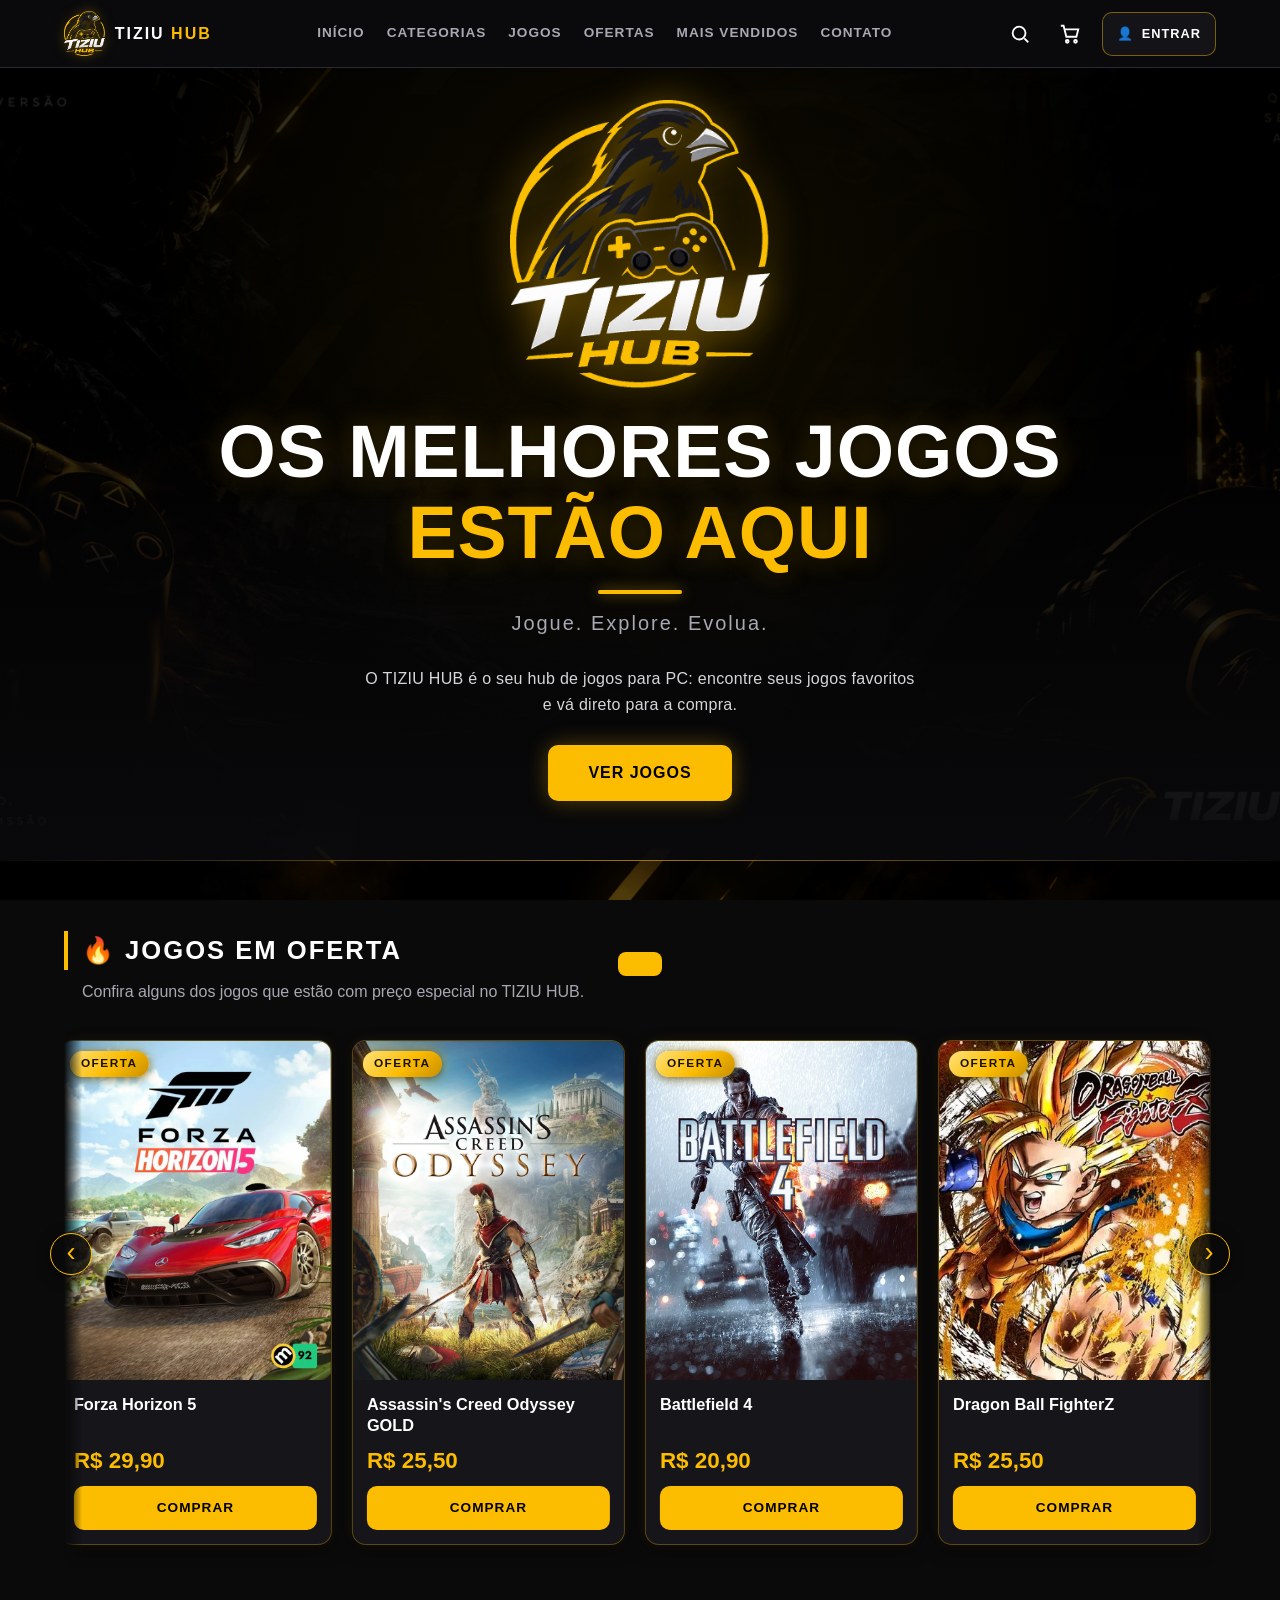
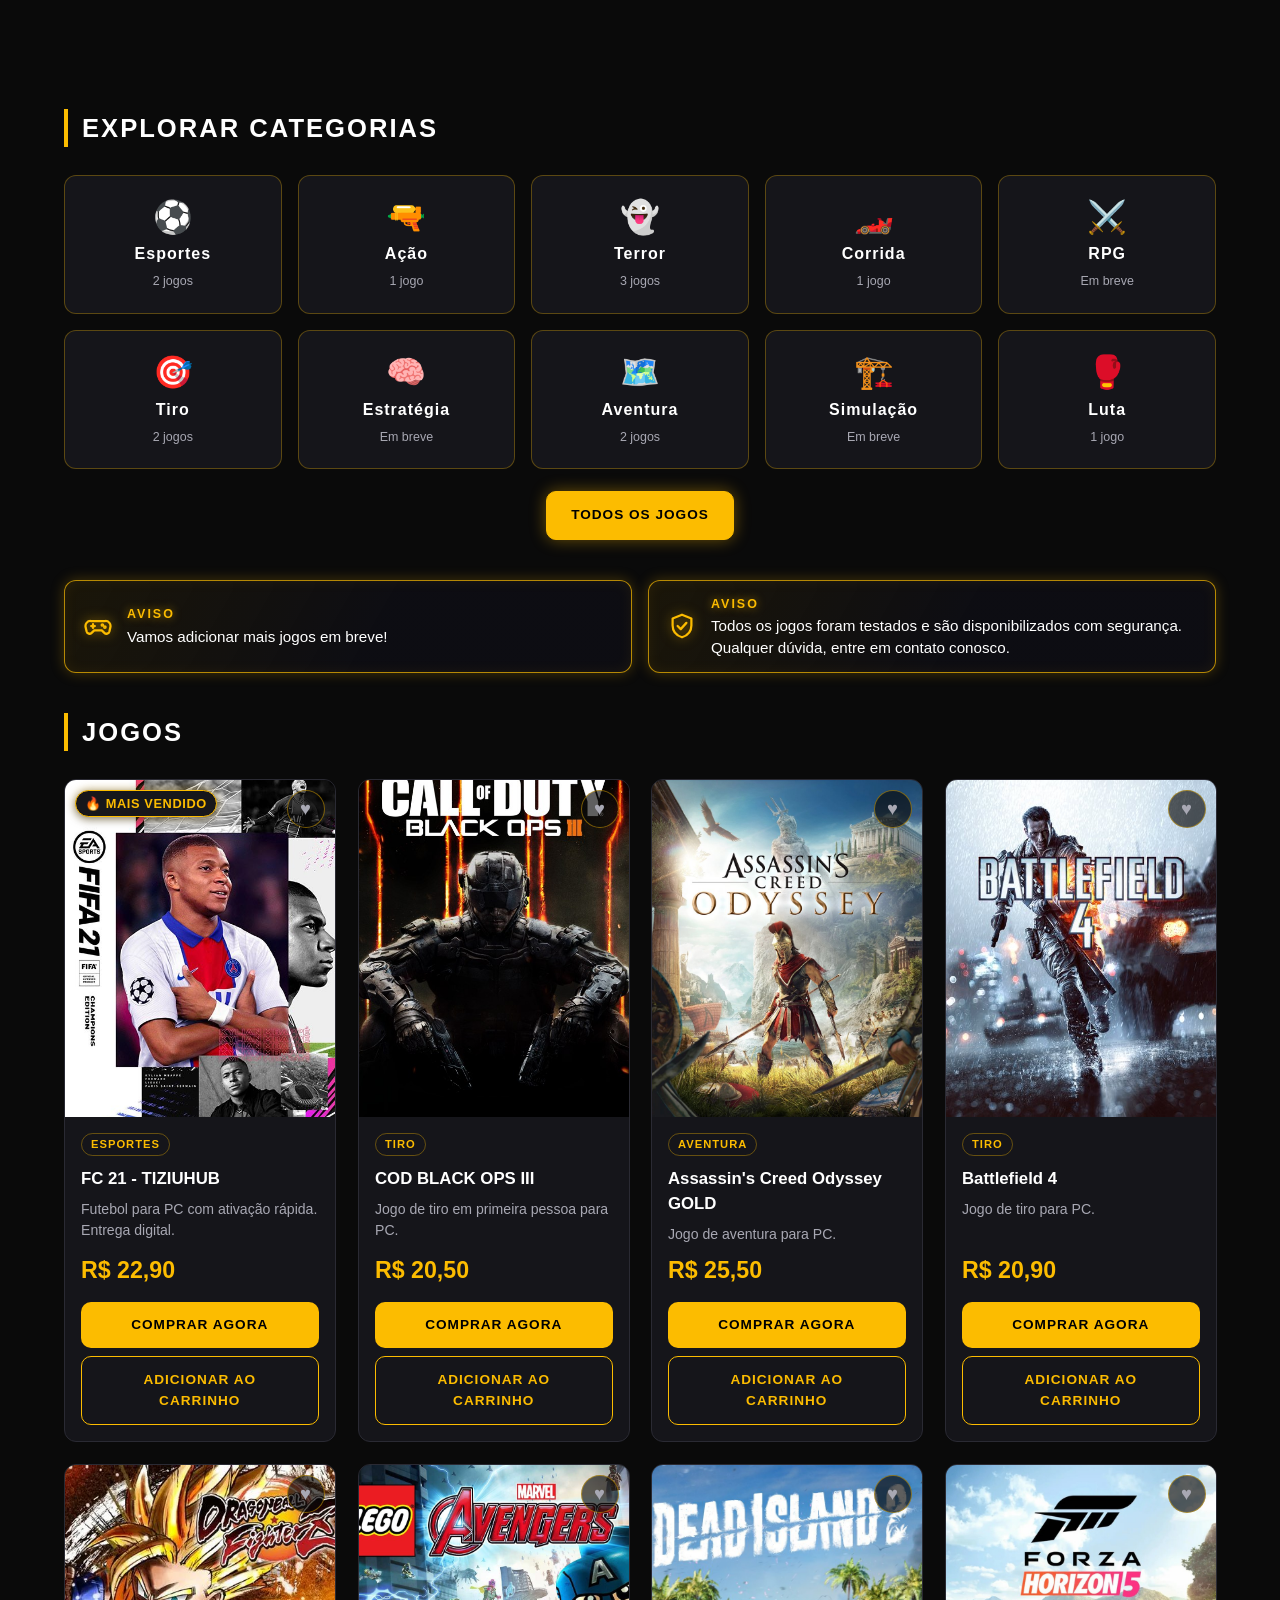
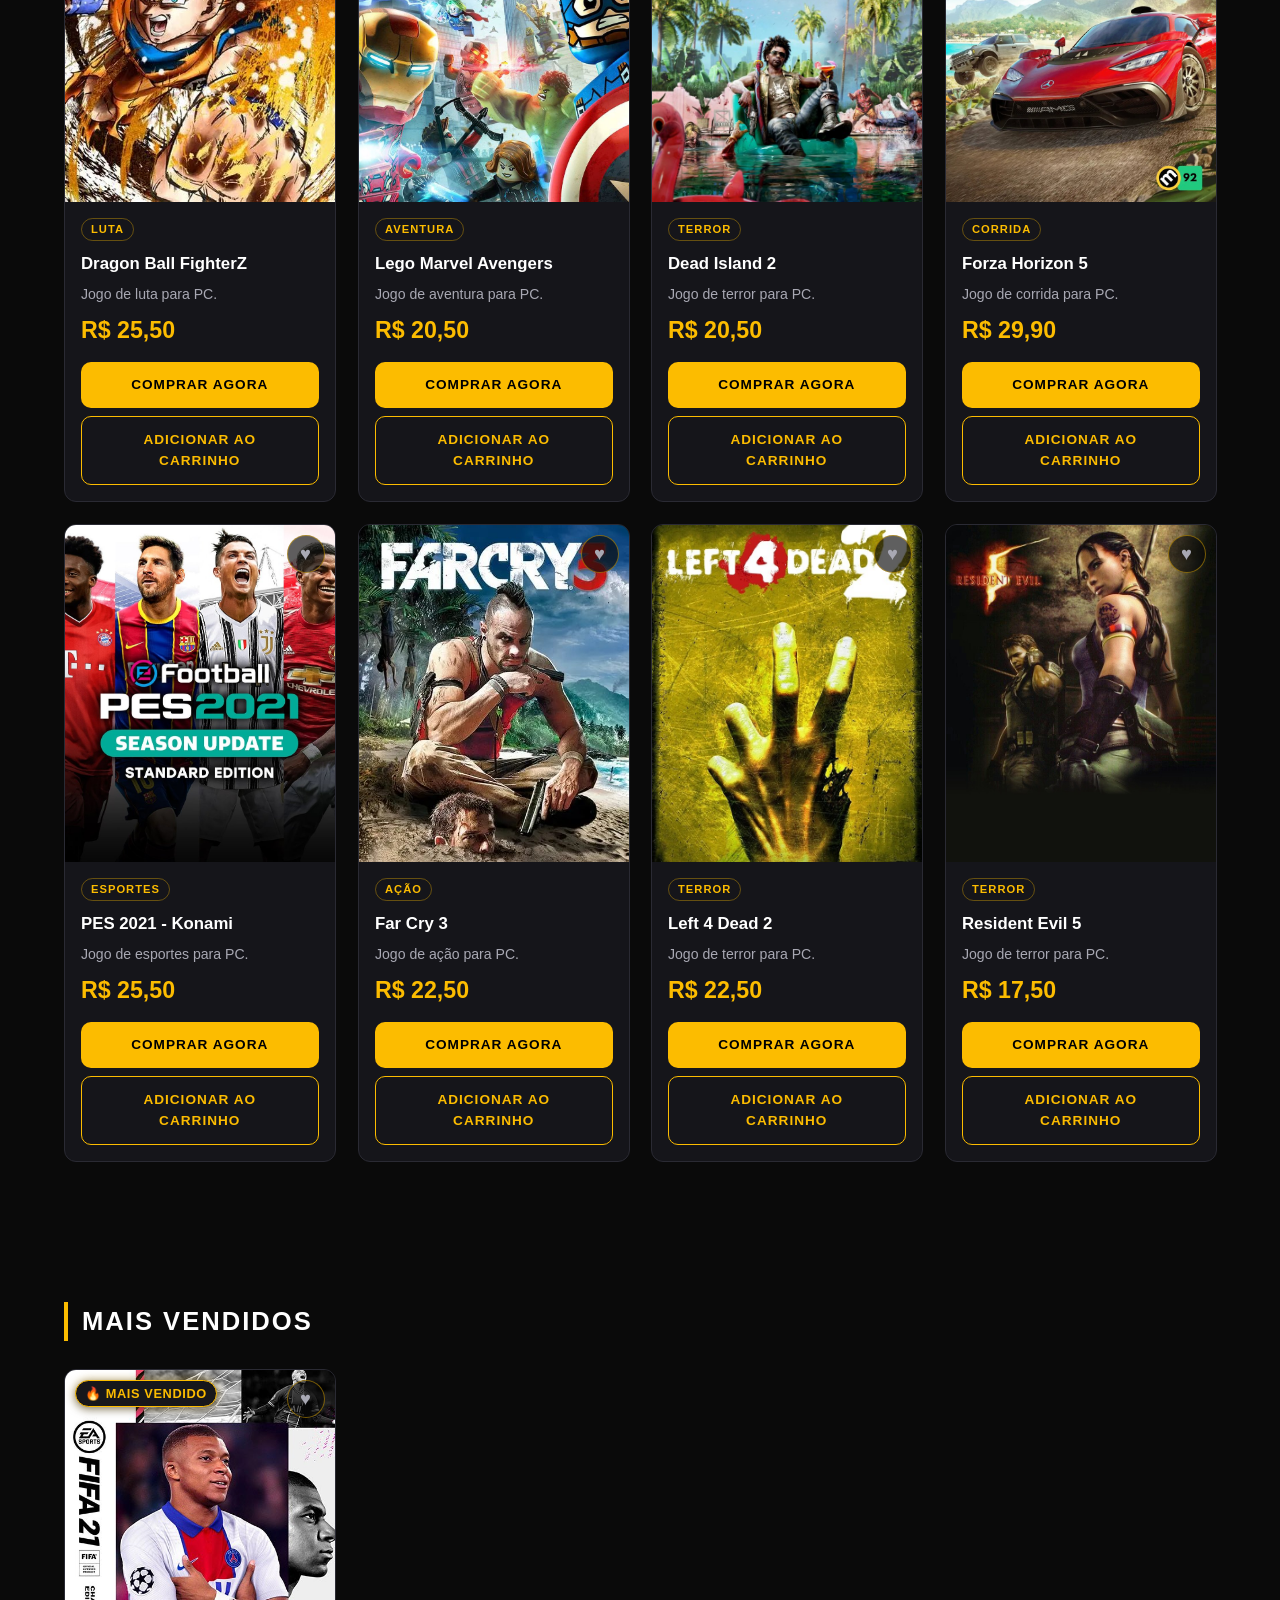
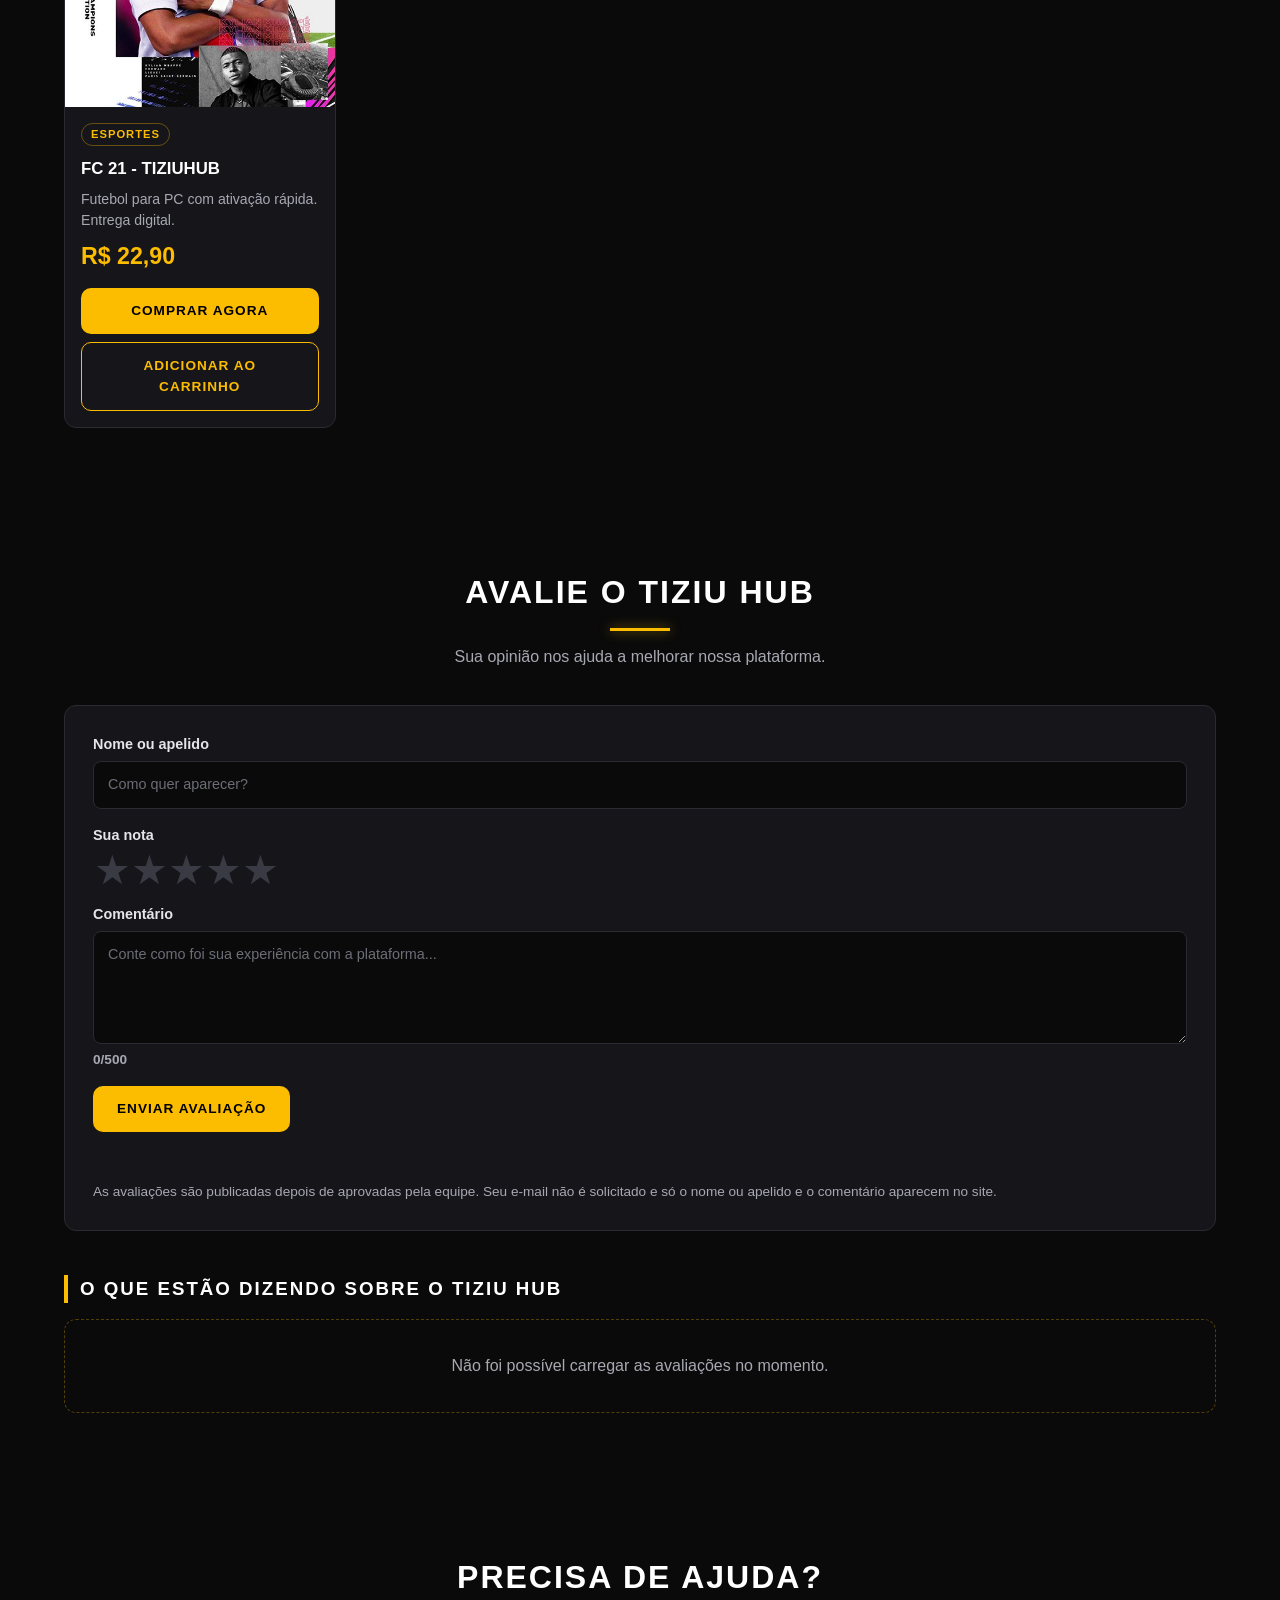
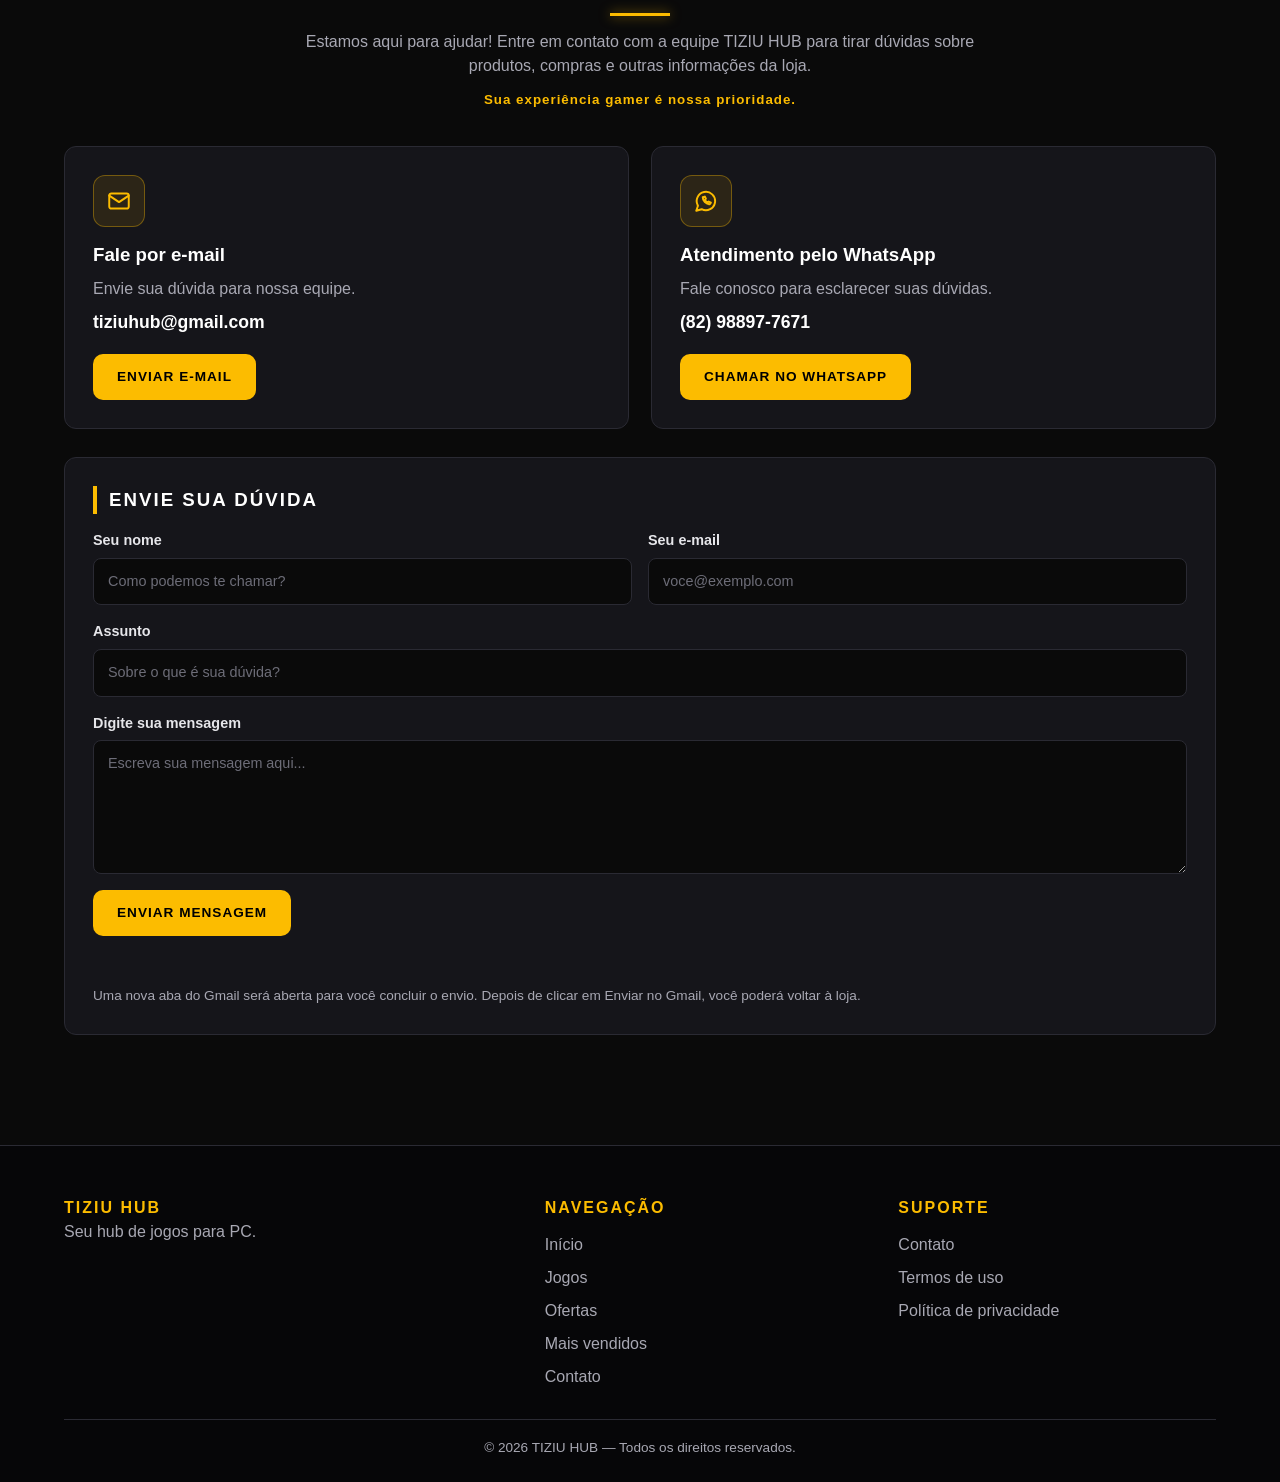
==== commit 3e50c396: "tiziubeta" ====
--- a/index.html
+++ b/index.html
@@ -19,15 +19,8 @@
  <img src="assets/logo.png" alt="">
  <h1>OS MELHORES JOGOS<br><em>ESTÃO AQUI</em></h1>
  <p>Jogue. Explore. Evolua.</p>
+ <p class="hsub">O TIZIU HUB é o seu hub de jogos para PC: encontre seus jogos favoritos e vá direto para a compra.</p>
  <a class="btn btn-gold" href="#jogos">VER JOGOS</a>
-</div>
-<section class="sec" id="categorias"><h2>EXPLORAR CATEGORIAS</h2>
- <div class="cats" id="catGrid"></div>
- <div class="catall"><button class="btn btn-line active" id="catAll">TODOS OS JOGOS</button></div>
-</section>
-<div class="notices" aria-label="Avisos">
- <aside class="notice n-new"><span class="nico" aria-hidden="true"><svg viewBox="0 0 24 24" fill="none" stroke="currentColor" stroke-width="1.8" stroke-linecap="round" stroke-linejoin="round"><path d="M6 8h12a4 4 0 0 1 3.9 4.9l-.8 3.5a2.4 2.4 0 0 1-4 1.1L15 15.5H9l-2.1 2a2.4 2.4 0 0 1-4-1.1l-.8-3.500A4 4 0 0 1 6 8z"/><path d="M8 10.500v3M6.5 12h3"/><circle cx="15.5" cy="11.2" r=".6" fill="currentColor"/><circle cx="17.5" cy="12.8" r=".6" fill="currentColor"/></svg></span><div><b>AVISO</b><p>Vamos adicionar mais jogos em breve!</p></div></aside>
- <aside class="notice n-safe"><span class="nico" aria-hidden="true"><svg viewBox="0 0 24 24" fill="none" stroke="currentColor" stroke-width="1.8" stroke-linecap="round" stroke-linejoin="round"><path d="M12 3l7.5 3v5.5c0 4.5-3.1 8-7.5 9.5-4.4-1.5-7.5-5-7.5-9.5V6L12 3z"/><path d="M8.5 12l2.5 2.5 4.5-5"/></svg></span><div><b>AVISO</b><p>Todos os jogos foram testados e são disponibilizados com segurança. Qualquer dúvida, entre em contato conosco.</p></div></aside>
 </div>
 <section class="sec" id="jogos-em-oferta"><h2>🔥 JOGOS EM OFERTA</h2>
  <p class="deals-sub">Confira alguns dos jogos que estão com preço especial no TIZIU HUB.</p>
@@ -37,8 +30,38 @@
   <button class="deal-arrow deal-next" type="button" aria-label="Próximo jogo">›</button>
  </div>
 </section>
+<section class="sec" id="categorias"><h2>EXPLORAR CATEGORIAS</h2>
+ <div class="cats" id="catGrid"></div>
+ <div class="catall"><button class="btn btn-line active" id="catAll">TODOS OS JOGOS</button></div>
+</section>
+<div class="notices" aria-label="Avisos">
+ <aside class="notice n-new"><span class="nico" aria-hidden="true"><svg viewBox="0 0 24 24" fill="none" stroke="currentColor" stroke-width="1.8" stroke-linecap="round" stroke-linejoin="round"><path d="M6 8h12a4 4 0 0 1 3.9 4.9l-.8 3.5a2.4 2.4 0 0 1-4 1.1L15 15.5H9l-2.1 2a2.4 2.4 0 0 1-4-1.1l-.8-3.500A4 4 0 0 1 6 8z"/><path d="M8 10.500v3M6.5 12h3"/><circle cx="15.5" cy="11.2" r=".6" fill="currentColor"/><circle cx="17.5" cy="12.8" r=".6" fill="currentColor"/></svg></span><div><b>AVISO</b><p>Vamos adicionar mais jogos em breve!</p></div></aside>
+ <aside class="notice n-safe"><span class="nico" aria-hidden="true"><svg viewBox="0 0 24 24" fill="none" stroke="currentColor" stroke-width="1.8" stroke-linecap="round" stroke-linejoin="round"><path d="M12 3l7.5 3v5.5c0 4.5-3.1 8-7.5 9.5-4.4-1.5-7.5-5-7.5-9.5V6L12 3z"/><path d="M8.5 12l2.5 2.5 4.5-5"/></svg></span><div><b>AVISO</b><p>Todos os jogos foram testados e são disponibilizados com segurança. Qualquer dúvida, entre em contato conosco.</p></div></aside>
+</div>
 <section class="sec" id="jogos"><h2 id="gamesTitle">JOGOS</h2><div class="grid" id="gamesGrid"></div></section>
 <section class="sec" id="mais-vendidos"><h2>MAIS VENDIDOS</h2><div class="grid" id="bestGrid"></div></section>
+<section class="sec" id="avaliacoes">
+ <div class="chelp"><h2>AVALIE O TIZIU HUB</h2><p>Sua opinião nos ajuda a melhorar nossa plataforma.</p></div>
+ <form id="reviewForm" class="cform" novalidate>
+  <label>Nome ou apelido<input name="rname" type="text" required minlength="2" maxlength="40" autocomplete="nickname" placeholder="Como quer aparecer?"></label>
+  <div class="rlabel">Sua nota
+   <div class="rstarsin" role="radiogroup" aria-label="Nota de 1 a 5 estrelas">
+    <input type="radio" name="rating" id="st5" value="5"><label for="st5" title="5 estrelas">★</label>
+    <input type="radio" name="rating" id="st4" value="4"><label for="st4" title="4 estrelas">★</label>
+    <input type="radio" name="rating" id="st3" value="3"><label for="st3" title="3 estrelas">★</label>
+    <input type="radio" name="rating" id="st2" value="2"><label for="st2" title="2 estrelas">★</label>
+    <input type="radio" name="rating" id="st1" value="1"><label for="st1" title="1 estrela">★</label>
+   </div></div>
+  <label>Comentário<textarea id="rcomment" name="rcomment" rows="4" required minlength="10" maxlength="500" placeholder="Conte como foi sua experiência com a plataforma..."></textarea><small id="rcount" class="fnote">0/500</small></label>
+  <input type="text" name="website" tabindex="-1" autocomplete="off" aria-hidden="true" class="hp">
+  <button class="btn btn-gold" type="submit">ENVIAR AVALIAÇÃO</button>
+  <p id="reviewMsg" role="status"></p>
+  <p class="fnote">As avaliações são publicadas depois de aprovadas pela equipe. Seu e-mail não é solicitado e só o nome ou apelido e o comentário aparecem no site.</p>
+ </form>
+ <h3 class="rhead">O QUE ESTÃO DIZENDO SOBRE O TIZIU HUB</h3>
+ <p id="reviewSummary" class="rsum"></p>
+ <div id="reviewList" class="rlist"></div>
+</section>
 <section class="sec" id="contato">
  <div class="chelp"><h2>PRECISA DE AJUDA?</h2>
  <p>Estamos aqui para ajudar! Entre em contato com a equipe TIZIU HUB para tirar dúvidas sobre produtos, compras e outras informações da loja.</p>
@@ -68,33 +91,12 @@
   <p class="fnote">Uma nova aba do Gmail será aberta para você concluir o envio. Depois de clicar em Enviar no Gmail, você poderá voltar à loja.</p>
  </form>
 </section>
-<section class="sec" id="avaliacoes">
- <div class="chelp"><h2>AVALIE O TIZIU HUB</h2><p>Sua opinião nos ajuda a melhorar nossa plataforma.</p></div>
- <form id="reviewForm" class="cform" novalidate>
-  <label>Nome ou apelido<input name="rname" type="text" required minlength="2" maxlength="40" autocomplete="nickname" placeholder="Como quer aparecer?"></label>
-  <div class="rlabel">Sua nota
-   <div class="rstarsin" role="radiogroup" aria-label="Nota de 1 a 5 estrelas">
-    <input type="radio" name="rating" id="st5" value="5"><label for="st5" title="5 estrelas">★</label>
-    <input type="radio" name="rating" id="st4" value="4"><label for="st4" title="4 estrelas">★</label>
-    <input type="radio" name="rating" id="st3" value="3"><label for="st3" title="3 estrelas">★</label>
-    <input type="radio" name="rating" id="st2" value="2"><label for="st2" title="2 estrelas">★</label>
-    <input type="radio" name="rating" id="st1" value="1"><label for="st1" title="1 estrela">★</label>
-   </div></div>
-  <label>Comentário<textarea id="rcomment" name="rcomment" rows="4" required minlength="10" maxlength="500" placeholder="Conte como foi sua experiência com a plataforma..."></textarea><small id="rcount" class="fnote">0/500</small></label>
-  <input type="text" name="website" tabindex="-1" autocomplete="off" aria-hidden="true" class="hp">
-  <button class="btn btn-gold" type="submit">ENVIAR AVALIAÇÃO</button>
-  <p id="reviewMsg" role="status"></p>
-  <p class="fnote">As avaliações são publicadas depois de aprovadas pela equipe. Seu e-mail não é solicitado e só o nome ou apelido e o comentário aparecem no site.</p>
- </form>
- <h3 class="rhead">O QUE ESTÃO DIZENDO SOBRE O TIZIU HUB</h3>
- <p id="reviewSummary" class="rsum"></p>
- <div id="reviewList" class="rlist"></div>
-</section>
 </main>
 <footer>
  <div class="fgrid">
   <div><h4>TIZIU HUB</h4><p>Seu hub de jogos para PC.</p></div>
-  <div class="flinks"><a href="#inicio">Início</a><a href="#jogos">Jogos</a><a href="#jogos-em-oferta">Ofertas</a><a href="#mais-vendidos">Mais vendidos</a><a href="#contato">Contato</a><a href="#">Termos de uso</a><a href="#">Política de privacidade</a></div>
+  <div class="fcol"><h4>NAVEGAÇÃO</h4><a href="#inicio">Início</a><a href="#jogos">Jogos</a><a href="#jogos-em-oferta">Ofertas</a><a href="#mais-vendidos">Mais vendidos</a><a href="#contato">Contato</a></div>
+  <div class="fcol"><h4>SUPORTE</h4><a href="#contato">Contato</a><a href="#">Termos de uso</a><a href="#">Política de privacidade</a></div>
  </div>
  <p class="copy">© 2026 TIZIU HUB — Todos os direitos reservados.</p>
 </footer>
@@ -145,5 +147,5 @@
  <button class="btn btn-line" id="logoutBtn">SAIR DA CONTA</button>
 </div>
 <div id="toast"></div>
-<script src="js/products.js"></script><script src="js/app.js"></script><script src="js/contact.js"></script><script src="js/reviews.js"></script><script src="js/account.js"></script><script src="js/ofertas.js"></script>
+<script src="js/products.js"></script><script src="js/app.js"></script><script src="js/contact.js"></script><script src="js/reviews.js"></script><script src="js/account.js"></script><script src="js/ofertas.js"></script><script src="js/ux.js"></script>
 </body></html>
--- a/css/style.css
+++ b/css/style.css
@@ -200,3 +200,37 @@
  .deal-arrow{width:36px;height:36px;font-size:1.4rem}.deal-prev{left:2px}.deal-next{right:2px}
 }
 @media(prefers-reduced-motion:reduce){.deal-cover::after{display:none}.deal-card{transition:none}}
+
+/* ===== UPGRADE VISUAL (v3) ===== */
+html,body{max-width:100%;overflow-x:clip}
+/* hero */
+.hero{position:relative;isolation:isolate;min-height:84vh}
+.hero::before{content:"";position:absolute;inset:0;z-index:-1;background:linear-gradient(180deg,rgba(0,0,0,.62),rgba(0,0,0,.42) 45%,rgba(10,10,12,.9))}
+.hero::after{content:"";position:absolute;left:0;right:0;bottom:0;height:1px;background:linear-gradient(90deg,transparent,rgba(252,188,0,.6),transparent)}
+.hero h1{font-size:clamp(2.2rem,7vw,4.6rem);letter-spacing:1px;text-shadow:0 2px 18px rgba(0,0,0,.7),0 0 28px rgba(252,188,0,.3)}
+.hero h1::after{content:"";display:block;width:84px;height:4px;border-radius:4px;margin:16px auto 0;background:var(--gold);box-shadow:0 0 14px rgba(252,188,0,.6)}
+.hero p.hsub{max-width:560px;font-size:1rem;letter-spacing:.3px;line-height:1.6;margin:0 0 28px;color:#d6d6da}
+.hero .btn-gold{padding:16px 40px;font-size:1rem;box-shadow:0 0 22px rgba(252,188,0,.32)}
+/* botões */
+.btn{border-radius:10px}.btn-gold:hover{box-shadow:0 0 20px rgba(252,188,0,.55);transform:translateY(-2px)}.btn:active{transform:translateY(0)}
+/* cards */
+.card .ctag{align-self:flex-start;font-size:.7rem;font-weight:700;letter-spacing:1px;text-transform:uppercase;color:var(--gold);border:1px solid rgba(252,188,0,.35);border-radius:999px;padding:2px 9px;margin-bottom:2px}
+.card .price{color:var(--gold);font-size:1.45rem;font-weight:800}
+.card .old{text-decoration:line-through;color:var(--mut);font-size:.9rem;margin-right:8px}
+.badge{border-radius:999px;letter-spacing:.6px;box-shadow:0 2px 10px rgba(0,0,0,.5),0 0 10px rgba(252,188,0,.35)}
+.badge.b-best{background:#17171b;color:var(--gold);border:1px solid var(--gold)}.badge.b2{top:42px}
+.deal-price s{display:block;font-size:.8rem;font-weight:500;color:var(--mut)}
+.deal-price em{font-style:normal;font-size:.72rem;font-weight:800;color:#1a1200;background:var(--gold);border-radius:999px;padding:2px 8px;vertical-align:middle}
+.empty{grid-column:1/-1;text-align:center;color:var(--mut);padding:34px 12px;border:1px dashed rgba(252,188,0,.3);border-radius:12px}
+/* carrinho */
+#cart .item{border-bottom:1px solid var(--line);padding:12px 0}
+#cart .cfoot .row.t{margin-top:6px;padding:12px 14px;border:1px solid rgba(252,188,0,.4);border-radius:10px;background:rgba(252,188,0,.08);font-size:1.15rem}
+#cart .cfoot .row.t b{color:var(--gold);font-size:1.5rem}
+/* rodapé em colunas */
+.fgrid{display:grid;grid-template-columns:1.4fr 1fr 1fr;gap:36px;justify-content:initial}
+.fcol{display:flex;flex-direction:column;gap:9px}.fcol h4{color:var(--gold);letter-spacing:2px;margin-bottom:4px}.fcol a{color:var(--mut);transition:.2s}.fcol a:hover{color:var(--gold);padding-left:4px}
+.copy{max-width:1300px;margin:30px auto 0;padding-top:18px;border-top:1px solid var(--line)}
+@media(max-width:700px){.fgrid{grid-template-columns:1fr 1fr}.fgrid>div:first-child{grid-column:1/-1}.hero{min-height:78vh;padding-top:90px}.hero .btn-gold{padding:15px 34px}}
+/* aparecimento suave */
+.js-reveal .reveal{opacity:0;transform:translateY(18px);transition:opacity .7s ease,transform .7s ease}
+.js-reveal .reveal.in{opacity:1;transform:none}
